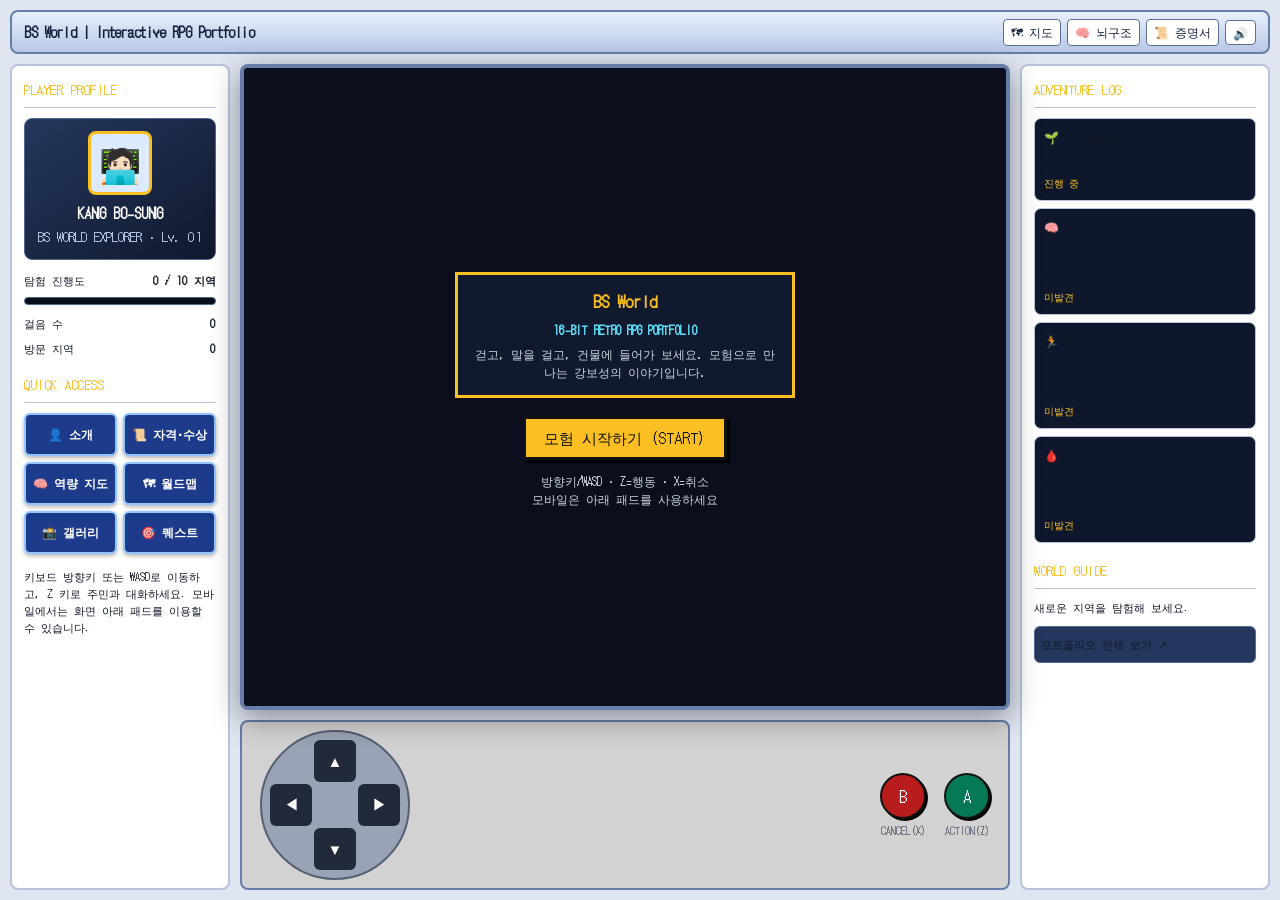
==== index.html @ dad11bf9 "Update index.html" ====
<!DOCTYPE html>
<html lang="ko">
<head>
  <meta charset="utf-8">
  <meta name="viewport" content="width=device-width, initial-scale=1, viewport-fit=cover">
  <title>BS World | Interactive RPG Portfolio</title>
  <link href="https://fonts.googleapis.com/css2?family=DotGothic16&display=swap" rel="stylesheet">
  <style>
    *{box-sizing:border-box;margin:0}
    :root{--bg:#0b1020;--pn:#131c33;--tx:#e8ecf4;--ac:#fbbf24;--bd:#2c3a5e;box-sizing:border-box;padding-top:env(safe-area-inset-top,0px);padding-bottom:env(safe-area-inset-bottom,0px);color-scheme:dark}
    @media(prefers-color-scheme:light){:root{--bg:#dfe6f2;--pn:#fff;--tx:#14192a;--bd:#b9c4dc;color-scheme:light}}
    html{height:100%;scroll-padding-top:env(safe-area-inset-top,0px)}
    body{height:100%;background:var(--bg);color:var(--tx);font-family:'DotGothic16','Malgun Gothic',system-ui,sans-serif;display:flex;justify-content:center;user-select:none;-webkit-user-select:none;overflow:hidden}
    #app{max-width:1440px;width:100%;height:100dvh;display:grid;grid-template-columns:220px minmax(0,1fr) 250px;grid-template-rows:auto minmax(0,1fr) auto;gap:10px;padding:10px}
    #bar{grid-column:1/-1;border:2px solid #667da8;border-radius:8px;min-height:44px;display:flex;gap:6px;align-items:center;padding:6px 12px;background:linear-gradient(#e8f0fb,#b7c8e6);color:#14223d;font-size:13px}
    #bar b{flex:1;font-size:14px;white-space:nowrap;font-weight:bold;letter-spacing:-0.5px}
    #bar button{font:inherit;font-size:12px;border:1px solid #5b6f99;background:#fff;color:#14223d;padding:3px 7px;cursor:pointer;border-radius:4px}
    #scr{grid-column:2;grid-row:2;width:100%;height:100%;min-height:0;position:relative;background:#000;border:4px solid #667da8;border-radius:8px;box-shadow:0 8px 30px #0006;overflow:hidden}
    #c{width:100%;height:100%;image-rendering:pixelated;display:block;object-fit:fill}
    #fade{position:absolute;inset:0;background:#000;opacity:0;transition:opacity .35s;pointer-events:none}
    #bn{position:absolute;top:8px;left:50%;transform:translateX(-50%);background:#fbbf24;color:#111;border:3px solid #111;padding:3px 12px;font-size:14px;opacity:0;transition:opacity .4s;pointer-events:none;white-space:nowrap}
    #pop{position:absolute;right:6px;top:6px;width:44%;background:#0f172acc;border:3px solid #fbbf24;padding:6px;opacity:0;transition:opacity .4s;pointer-events:none;font-size:10px;color:#fff}
    #dl{position:absolute;left:2%;right:2%;bottom:2%;max-width:780px;margin:auto;background:#10192e;border:3px solid #fbbf24;border-radius:6px;color:#fff;padding:8px 10px;font-size:14px;line-height:1.5;min-height:74px;display:none;cursor:pointer}
    #dn{position:absolute;top:-14px;left:10px;background:#fbbf24;color:#111;padding:0 8px;font-size:12px}
    .ch{padding:2px 4px}.ch.on{color:#fbbf24}
    #st{position:absolute;inset:0;background:#0b1020e8;display:flex;align-items:center;justify-content:center;flex-direction:column;gap:12px;text-align:center;padding:14px;z-index:5}
    #st .cd{border:3px solid #fbbf24;background:#10192e;color:#fff;padding:14px;max-width:340px}
    #st h1{font-size:16px;color:#fbbf24;line-height:1.6}
    #st h2{font-size:12px;color:#5ee7ff;margin:6px 0}
    #st p{font-size:12px;line-height:1.5;color:#cbd5e1}
    .go{font:inherit;font-size:15px;background:#fbbf24;color:#111;border:3px solid #111;padding:8px 18px;cursor:pointer;box-shadow:3px 3px 0 #000}
    #ctl{grid-column:2;grid-row:3;flex:none;min-height:104px;background:#d2d2d2;display:flex;align-items:center;justify-content:space-between;padding:8px 18px;touch-action:none;border:2px solid #667da8;border-radius:8px}
    .dp{display:grid;grid-template:repeat(3,42px)/repeat(3,42px);gap:2px;background:#9aa3b5;border-radius:50%;padding:8px;border:2px solid #566074}
    .dp button{background:#222a3a;color:#fff;border:0;border-radius:6px;font-size:15px;touch-action:none}
    .ab{display:flex;gap:18px}.ab div{text-align:center;font-size:10px;color:#566074}
    .ab button{display:block;margin:0 auto 4px;width:46px;height:46px;border-radius:50%;border:2px solid #111;box-shadow:2px 2px 0 #000;color:#fff;font:inherit;font-size:16px;touch-action:none}
    #leftPanel,#rightPanel{background:var(--pn);border:2px solid var(--bd);border-radius:8px;padding:12px;overflow:auto;min-height:0}
    #leftPanel{grid-column:1;grid-row:2/4}
    #rightPanel{grid-column:3;grid-row:2/4}
    .panel-title{font-size:13px;color:var(--ac);letter-spacing:.04em;border-bottom:1px solid var(--bd);padding-bottom:8px;margin:2px 0 10px}
    .avatar-card{background:linear-gradient(145deg,#24375c,#10192e);border:1px solid #52688f;border-radius:8px;padding:12px;text-align:center;margin-bottom:12px}
    .avatar-mark{width:64px;height:64px;border:3px solid var(--ac);background:#dbeafe;border-radius:8px;margin:0 auto 8px;display:grid;place-items:center;font-size:34px}
    .avatar-card strong{display:block;font-size:14px;color:#fff}
    .avatar-card small{color:#b9c9e5}
    .stat-line{display:flex;justify-content:space-between;gap:8px;font-size:11px;margin:8px 0;color:var(--muted)}
    .stat-line b{color:var(--tx)}
    .meter{height:8px;background:#080d19;border:1px solid #52688f;border-radius:20px;overflow:hidden;margin:5px 0 10px}
    .meter span{display:block;height:100%;width:18%;background:linear-gradient(90deg,#16a34a,#a3e635)}
    .quick-grid{display:grid;grid-template-columns:1fr 1fr;gap:6px}
    .quick-grid button{font:inherit;font-size:12px;font-weight:bold;color:#ffffff;background:#1e3a8a;border:2px solid #93c5fd;border-radius:6px;padding:10px 4px;cursor:pointer;text-align:center;white-space:nowrap;box-shadow:0 2px 4px rgba(0,0,0,0.3);display:flex;align-items:center;justify-content:center;gap:4px}
    .quick-grid button:hover{border-color:var(--ac);background:#2563eb;color:#fef08a}
    .side-action{font:inherit;font-size:11px;color:var(--tx);background:#24375c;border:1px solid #536b98;border-radius:6px;padding:9px 6px;cursor:pointer;text-align:left}
    .side-action:hover{border-color:var(--ac);background:#344a73}
    .quest{border:1px solid var(--bd);border-radius:7px;padding:9px;margin:7px 0;background:#0e172b}
    .quest b{font-size:12px;display:block;margin-bottom:4px}
    .quest small{font-size:10px;color:var(--muted);line-height:1.4}
    .quest .qtag{color:#fbbf24;font-size:10px}
    .world-note{font-size:11px;line-height:1.55;color:var(--muted)}
    .md{position:fixed;inset:0;background:#000a;display:flex;align-items:center;justify-content:center;z-index:9;padding:12px}
    .md[hidden]{display:none}
    .mb{position:relative;background:var(--pn);color:var(--tx);border:3px solid #fbbf24;max-width:520px;width:100%;max-height:86%;overflow:auto;padding:14px;user-select:text;border-radius:10px}
    .x{position:sticky;top:0;float:right;font:inherit;background:#fbbf24;border:2px solid #111;cursor:pointer;padding:0 8px}
    h3{margin-bottom:8px;font-size:16px}
    .gl{display:flex;gap:10px;flex-wrap:wrap;justify-content:center}.gl figure{text-align:center;font-size:12px}.gl canvas{image-rendering:pixelated;border:3px solid #fbbf24;width:120px;height:126px}
    .cd{border:1px solid var(--bd);padding:6px 8px;margin:6px 0;font-size:13px;line-height:1.5}.cd small{display:block;opacity:.75}
    .bl{filter:blur(4.5px);display:inline-block}.mk{font-size:11px;opacity:.8}
    .wg{display:grid;grid-template-areas:". cert ." ". route1 ." "coast town sports";grid-template-columns:repeat(3,1fr);gap:4px}
    .wc{border:2px solid #7c8db5;background:#1e2a47;color:#fff;font-size:10px;text-align:center;padding:6px 2px;position:relative;line-height:1.3}
    .wc.me{border-color:#fbbf24;animation:bk 1s steps(2) infinite}
    @keyframes bk{50%{background:#7a5c00}}
    .bsv{width:100%;max-height:250px;background:#fff8fa;border-radius:8px;border:2px dashed #f472b6}
    .bsv circle{cursor:pointer;stroke:#db2777;stroke-width:2;transition:transform .2s}
    .bsv circle:hover{fill:#fef08a}
    .bsv text{font-size:10px;fill:#1f2937;font-weight:bold;pointer-events:none;text-anchor:middle}
    .portfolio-list{display:grid;grid-template-columns:repeat(2,minmax(0,1fr));gap:8px}
    .portfolio-item{border:1px solid var(--bd);background:#0e172b;border-radius:7px;padding:10px;text-align:left;color:var(--tx);font:inherit;cursor:pointer}
    .portfolio-item b{display:block;color:var(--ac);font-size:12px;margin-bottom:4px}
    .portfolio-item small{font-size:10px;line-height:1.4;color:var(--muted)}
    #toast{position:fixed;z-index:20;left:50%;bottom:18px;transform:translateX(-50%);background:#10192e;color:#fff;border:2px solid #fbbf24;padding:9px 14px;border-radius:7px;font-size:12px;opacity:0;pointer-events:none;transition:opacity .2s}
    #toast.show{opacity:1}
    @media(max-width:900px){
     #app{grid-template-columns:170px minmax(0,1fr);grid-template-rows:auto minmax(260px,1fr) auto;gap:7px;padding:7px}
     #bar{grid-column:1/-1;flex-wrap:wrap}
     #leftPanel{grid-column:1;grid-row:2/4}
     #scr{grid-column:2;grid-row:2}
     #ctl{grid-column:2;grid-row:3}
     #rightPanel{display:none}
    }
    @media(max-width:620px){
     body{overflow:auto}
     #app{height:100dvh;min-height:560px;display:flex;flex-direction:column;gap:5px;padding:5px}
     #bar{flex:none;gap:4px;padding:5px;flex-wrap:wrap}
     #bar b{width:100%;flex:1 0 100%}
     #bar button{font-size:10px;padding:4px 6px}
     #leftPanel{display:none}
     #rightPanel{display:none}
     #scr{width:100%;height:auto;aspect-ratio:3/2;flex:none;min-height:0}
     #ctl{flex:1;min-height:120px;padding:8px 12px}
     #dl{font-size:12px;min-height:64px}
     .portfolio-list{grid-template-columns:1fr}
    }
    @media(prefers-reduced-motion:reduce){*{animation:none!important;transition:none!important}#toast{transition:none}}
  </style>
</head>
<body>
<div id="app">

<aside id="leftPanel" aria-label="캐릭터 정보">
  <div class="panel-title">PLAYER PROFILE</div>
  <div class="avatar-card">
    <div class="avatar-mark">🧑🏻‍💻</div>
    <strong>KANG BO-SUNG</strong>
    <small>BS WORLD EXPLORER · Lv. 01</small>
  </div>
  <div class="stat-line"><span>탐험 진행도</span><b id="progressText">0 / 8 지역</b></div>
  <div class="meter"><span id="progressBar"></span></div>
  <div class="stat-line"><span>걸음 수</span><b id="stepCount">0</b></div>
  <div class="stat-line"><span>방문 지역</span><b id="visitedCount">0</b></div>
  <div class="panel-title" style="margin-top:18px">QUICK ACCESS</div>
  <div class="quick-grid">
    <button onclick="showPortfolio()">👤 소개</button>
    <button onclick="showCerts()">📜 자격·수상</button>
    <button onclick="showBrain()">🧠 역량 지도</button>
    <button onclick="showMap()">🗺 월드맵</button>
    <button onclick="showGallery()">📸 갤러리</button>
    <button onclick="showQuestLog()">🎯 퀘스트</button>
  </div>
  <p class="world-note" style="margin-top:14px">키보드 방향키 또는 WASD로 이동하고, Z 키로 주민과 대화하세요. 모바일에서는 화면 아래 패드를 이용할 수 있습니다.</p>
</aside>

<!-- 상단 바 원래 문구 복구 완료 -->
<div id="bar"><b>BS World | Interactive RPG Portfolio</b><button onclick="showMap()">🗺 지도</button><button onclick="showBrain()">🧠 뇌구조</button><button onclick="showCerts()">📜 증명서</button><button id="bg" onclick="togBgm()">🔊</button></div>

<div id="scr"><canvas id="c"></canvas><div id="fade"></div><div id="bn"></div><div id="pop"></div>
<div id="dl"><div id="dn"></div><div id="dt"></div></div>
<div id="st"><div class="cd"><h1>BS World</h1><h2>16-BIT RETRO RPG PORTFOLIO</h2><p>걷고, 말을 걸고, 건물에 들어가 보세요. 모험으로 만나는 강보성의 이야기입니다.</p></div><button class="go" onclick="startGame()">모험 시작하기 (START)</button><p>방향키/WASD · Z=행동 · X=취소<br>모바일은 아래 패드를 사용하세요</p></div></div>
<div id="ctl"><div class="dp"><span></span><button data-d="1">▲</button><span></span><button data-d="2">◀</button><span></span><button data-d="3">▶</button><span></span><button data-d="0">▼</button><span></span></div>
<div class="ab"><div><button style="background:#b91c1c" id="bB">B</button>CANCEL(X)</div><div><button style="background:#047857" id="bA">A</button>ACTION(Z)</div></div></div>

<aside id="rightPanel" aria-label="퀘스트 및 탐험 안내">
  <div class="panel-title">ADVENTURE LOG</div>
  <div class="quest"><b>🌱 첫 발걸음</b><small>태초마을에서 모험을 시작하세요.</small><div class="qtag" id="qStart">진행 중</div></div>
  <div class="quest"><b>🧠 지식의 도시</b><small>멘사 지능 연구소 또는 자격 검정원을 방문하세요.</small><div class="qtag" id="qKnowledge">미발견</div></div>
  <div class="quest"><b>🏃 챔피언 밸리</b><small>러닝 체육관에서 도전의 기록을 확인하세요.</small><div class="qtag" id="qSports">미발견</div></div>
  <div class="quest"><b>🩸 나눔의 해변</b><small>커뮤니티 센터에서 나눔의 기록을 만나보세요.</small><div class="qtag" id="qCommunity">미발견</div></div>
  <div class="panel-title" style="margin-top:18px">WORLD GUIDE</div>
  <p class="world-note" id="regionDesc">태초마을은 모든 모험이 시작되는 곳입니다. 주민에게 말을 걸어 월드의 비밀을 알아보세요.</p>
  <button class="side-action" style="width:100%;margin-top:10px" onclick="showPortfolio()">포트폴리오 전체 보기 ↗</button>
</aside>
<div id="toast" role="status" aria-live="polite"></div>

</div>
<div class="md" id="md" hidden><div class="mb"><button class="x" onclick="closeM()">✕</button><div id="mc"></div></div></div>
<script>
const $=s=>document.querySelector(s),TS=32,W=15,H=10,cv=$('#c'),g=cv.getContext('2d');cv.width=W*TS;cv.height=H*TS;

const I=(a,b='wffDffXffDffwfw')=>['wwwwwwwwwwwwwww',a,'wffffffffffffffw','wffffffffffffffw',b,...Array(4).fill('wffffffffffffffw'),'wwwwwwwDwwwwwww'];

const M={
town:{n:'태초마을',o:1,bgm:'town',m:[
  'TTTTTTT=TTTTTTT',
  'T..F...=...F..T',
  'T.RRR..=....F.T',
  'T.HDH..=..F...T',
  'T.===..=.....TT',
  '===============',
  'T.F.........F.T',
  'T.........F....T',
  'TT.F........TTT',
  'TTTTTTTTTTTTTTT'
],d:{'3,3':['house',7,8]},e:{u:['route1',7,9],l:['coast',14,5],r:['sports',0,5]},p:[
  {x:10,y:6,c:'#4aa3ff',h:'#6b3e26',
   n:'마을 소년',s:['어서 와! 여기가 BS World의 태초마을이야.','북쪽 1번 도로 끝엔 자격 시티, 동쪽엔 마라톤 밸리, 서쪽엔 나눔 해변이 있어.','위쪽 🧠 뇌구조 메뉴를 열면 어디든 순간이동할 수 있대!']},
  {x:5,y:7,c:'#ff8fb1',h:'#222',w:1,
   n:'꽃집 누나',s:['꽃향기 맡고 가렴. 🌸','달리기 전엔 스트레칭 필수야!']}
]},

route1:{n:'1번 도로',o:1,bgm:'route',m:[
  'TTTTTTT=TTTTTTT',
  'TT.F...=...F.TT',
  'T..TT..=..TT..T',
  'T.F....=.....FT',
  'TT.....=....TTT',
  'T..F...=..F...T',
  'T.TT...=...TT.T',
  'TT.....=.F...TT',
  'T..F...=.....TT',
  'TTTTTTT=TTTTTTT'],
        e:{u:['cert',7,9],
           d:['town',7,0]},
        p:[
{x:4,y:3,c:'#8a6d4b',h:'#999',
 n:'등산객',s:['자격증 공부는 마라톤이래. 페이스 조절이 전부지!','북쪽 시티엔 시험을 줄줄이 통과한 사람이 있다던데… 🤔']},
{x:10,y:5,c:'#ef4444',h:'#222',w:1,
 n:'꼬마 트레이너',s:['나는 1번 도로의 달리기 선수!','동쪽 마라톤 밸리까지 경주할래?']},
{x:9,y:7,c:'#f59e0b',h:'#5a3a1a',
 n:'여행자',s:['감귤 향 나는 섬에서 왔어. 🍊','감귤마라톤은 코스도 공기도 최고야.']}]},

cert:{n:'학술·자격 검정 시티',o:1,bgm:'knowledge',m:
  ['TTTTTTTTTTTTTTT',
   'T.F...F..F...FT',
   'T.QQQ...YYY...T',
   'T.HDH...HDH...T',
   'T.===...===...T',
   'T..=.....=....T',
   'T.F=.....=F...T',
   'T..=======....T',
   'TT.F...=.....TT',
   'TTTTTTT=TTTTTTT'],
      d:{'3,3':['agency',7,8],
         '10,3':['mensa',7,8]},
      e:{d:['route1',7,0]},
      p:[
{x:5,y:6,c:'#3b82f6',h:'#222',
 n:'시티 안내원',
 s:['여기는 학술·자격 검정 시티.','파란 지붕은 국가 자격 검정원, 보라색 지붕은 멘사 지능 연구소야.']}]},

sports:{n:'체육 & 마라톤 밸리',
        o:1,bgm:'sports',
        m:['TTTTTTTTTTTTTTT',
           'TT....F..GGG.TT',
           'T.....F..HDH..T',
           'T.tttttt.===..T',
           'T.t....t..=...T',
           '==t....t===...T',
           'T.t....t.....FT',
           'T.tttttt.....TT',
           'TT..F.......TTT',
           'TTTTTTTTTTTTTTT'],d:{'10,2':['gym',7,8]},e:{l:['town',14,5]},p:[
{x:3,y:3,c:'#22c55e',h:'#222',w:1,
 n:'트랙 러너',s:['하나, 둘! 하나, 둘!','특전사 출신 코치님이 체육관에 계셔.']}]},

coast:{n:'제주 바닷가',o:1,bgm:'beach',m:[
  '~~~~~ss.TTTTTTT',
  '~~~~~ss...RRR.T',
  '~~~~~ss...HDH.T',
  '~~~~sss...===.T',
  '~~~~ss...====.T',
  '~~~sss..=======',
  '~~~~ss.F.....FT',
  '~~~~~ss.......T',
  '~~~~~~ss..F.TTT',
  '~~~~~~~sTTTTTTT'],d:{'10,2':['vc',7,8]},e:{r:['town',0,5]},p:[
{x:5,y:4,c:'#e879f9',h:'#222',w:1,
 n:'해변 산책러',s:['파도 소리를 들으면 마음이 차분해져. 🌊','센터에 가면 헌혈왕 이야기를 들을 수 있어!']}]},

house:{n:'보성의 집',par:'town',bgm:'indoor',m:I('wwwPwwwwKKwwwww','wfKKffXffXffKfw'),d:{'7,9':['town',3,4]},p:[
{x:6,y:4,c:'#7dd3fc',h:'#1b1b26',
 n:'거울 속의 나',s:['안녕, 나는 강보성.','BS World에 오신 것을 환영해! IT, 전기공학 및 실무 역량을 지속 발전시키는 중이야.','이 월드의 모든 공간은 내가 걸어온 기록으로 만들었어.'],ch:{'지금까지의 길':['🧠 멘사 IQ 156 · 💻 정보처리기사 · 🏃 하프마라톤 3회 · 🩸 헌혈 167회','궁금하면 각 건물 주민에게 말을 걸어봐!'],'다음 모험':['다음 챕터는 함께할 새로운 퀘스트야.','벽의 액자도 꼭 눌러봐. 📸']}},
{x:11,y:6,c:'#f59e0b',h:'#f59e0b',w:1,
 n:'고양이',s:['야옹~ 🐱','(주인이 코딩하는 동안 키보드 옆을 지키는 중이다냥.)']}]},

gym:{n:'런 라이프 체육관',par:'sports',bgm:'sports',m:I('wwwwwMwwwwMwwww','wfKKffXffXffKfw'),d:{'7,9':['sports',10,3]},sh:['🏅 마라톤 메달 진열대','2013 · 2016 · 2016 하프코스 완주 / 2019 감귤마라톤 10km'],p:[
{x:7,y:5,c:'#16a34a',h:'#222',n:'메인 러닝 코치',s:['어서 와! 여기는 런 라이프 체육관.','마라톤 하프코스를 3번 완주한 러너의 기록실이지.'],ch:{'하프코스 3회':['2013 제2회 6.25 상기 및 정전 60주년 기념 국민대통합 마라톤 대회 하프 01:58:21.05 (대한민국 특전사전우회 / 특수전사령부)','2016 제9회 아름다운제주국제마라톤대회 하프 2:27:11.23','2016 제21회 제주국제관광마라톤축제 하프 02:54:26.14'],'감귤마라톤 & 볼링':['2019 제주감귤국제마라톤 10km 01:22:38.32 🍊','2011 제30회 제주특별자치도볼링협회장기 전도볼링대회 대학부 남자 2인조전 3위 🎳']}},
{x:3,y:6,c:'#60a5fa',h:'#222',w:1,n:'서브 러너',s:['후… 후… 아 안녕!','기록은 숫자지만 완주는 이야기야. 파이팅!']}]},

agency:{n:'국가 자격 검정원',par:'cert',bgm:'knowledge',m:I('wwCwwCwwwwCwwww'),d:{'7,9':['cert',3,4]},p:[
{x:7,y:5,c:'#2563eb',h:'#333',n:'총괄 수석관',s:['어서 오게. 국가 자격 검정원이야.','무엇이 궁금한가?'],ch:{'자격증':['📜 정보처리기사 · 컴퓨터활용능력 1급 · 워드프로세서','📊 사회조사분석사 2급 · 한국사능력검정시험 2급','🔤 TOEIC 최고 775점'],'공모전·수상':['🏆 2016 지역기업 청년 희망이음 프로젝트 경진대회 대상 (산업통상자원부 장관상)','🥇 2017 같은 대회 금상 (산업통상자원부 장관상)','🎖️ 2016 이니스프리 마케팅 공모전 입상 (제주대 LINC) · 2018 대한민국건축문화제 상상유니브 UCC 마케팅 공모전 장려상'],'수료·활동':['📜 청년취업아카데미 · 빅데이터 활용을 위한 DB관리 전문가 과정 (300시간)','📜 2017 희망이음 서포터즈 6기 · 2016 상상volunteer 11기 수료'],'🔒 증명서 전시장':'cert'}},
{x:11,y:6,c:'#94a3b8',h:'#222',w:1,n:'시험 준비생',s:['으아… 정처기 실기 공부 중이에요.','저분 기록 보면 희망이 생겨요!']}]},

mensa:{n:'멘사 지능 연구소',par:'cert',bgm:'knowledge',m:I('wwKwwwwwwwwwKww'),d:{'7,9':['cert',10,4]},p:[
{x:7,y:4,c:'#7c3aed',h:'#eee',n:'멘사 연구소장',s:['멘사 지능 연구소에 온 걸 환영합니다.','테스트 결과: IQ 156, Percentile 99%. 상위 1% 준회원입니다.','지성은 출발점일 뿐, 꾸준함이 역사를 만든다네.']}]},

vc:{n:'나눔 & 기여 커뮤니티 센터',par:'coast',bgm:'beach',m:I('wwMwwwMwwwMwwww'),d:{'7,9':['coast',10,3]},sh:['🩸 헌혈 유공 진열대','대한적십자사 헌혈유공장 은장 · 헌혈 167회'],p:[
{x:7,y:5,c:'#dc2626',h:'#444',n:'커뮤니티 이사장',s:['어서 오세요. 나눔 & 기여 커뮤니티 센터입니다.'],ch:{'헌혈':['🩸 헌혈 167회 달성!','적십자 헌혈유공장 은장 포장증을 받았습니다.'],'표창·수료':['🏅 산업통상자원부 장관상 2회 (2016 대상 · 2017 금상)','📜 2016 상상volunteer 11기 · 2017 희망이음 서포터즈 6기 수료']}},
{x:4,y:6,c:'#fb923c',h:'#222',w:1,n:'봉사원',s:['오늘도 봉사 활동 중! 😊','작은 나눔이 모이면 큰 기록이 돼요.']}]}
};
Object.values(M).forEach(z=>z.m=z.m.map(r=>r.padEnd(W,'T')));

const PG=['...HHHHHH...',
          '..HHHHHHHH..',
          '.HHHHHHHHHH.',
          '.HHSSSSSSHH.',
          '.HSSSSSSSSH.',
          '.PSEESSEESP.',
          '.PSSSSSSSSP.',
          '..SSSMMSSS..',
          '...SSSSSS...',
          '..CCCCCCCC..',
          '.CCCCCCCCCC.',
          '.CCCCCCCCCC.'];
function spr(c,x,y,s,o={}){const d=o.d||0,col={H:o.h||'#1b1b26',S:'#f2c9a0',E:'#111',P:o.p||'#8a94a8',M:'#b5655a',C:o.c||'#ece4d0'};
PG.forEach((r,j)=>[...r].forEach((k,i)=>{if(k=='.')return;if(d==1&&j>2&&j<9&&'SEM'.includes(k))k='H';if(d==2&&k=='E'&&i>5)k='S';if(d==3&&k=='E'&&i<6)k='S';c.fillStyle=col[k];c.fillRect(x+i*s,y+j*s,s,s)}));
if(o.l!==false){c.fillStyle='#34495e';c.fillRect(x+3*s,y+12*s,2*s,o.w?s:2*s);c.fillRect(x+7*s,y+12*s,2*s,o.w?2*s:s)}}

function tile(c,k,x,y,t){
  const X=x*TS,Y=y*TS,r=(x*7+y*13)%5,f=(col,a,b,w,h)=>{c.fillStyle=col;c.fillRect(X+a,Y+b,w,h)};
  const gr=()=>{f('#6cc04a',0,0,32,32);f('#5aaa3c',(r*5)%24+2,(r*3)%20+4,3,3);f('#7fd35a',(r*9)%22+4,(r*7)%24+2,2,2)},
        wl=()=>{f('#5b4636',0,0,32,32);f('#7a5f49',0,0,32,6)},
        fl=()=>{f('#c9a36b',0,0,32,32);f('#b78f55',0,0,32,1);f('#b78f55',0,0,1,32)},
        RC={R:'#d64541',Q:'#3b6fd6',G:'#2f9e5f',Y:'#7e57c2'};
  if(RC[k]){f(RC[k],0,0,32,32);f('#0003',0,10,32,3);f('#0003',0,22,32,3);f('#fff4',0,0,32,4);return}
  switch(k){
    case 'T':
      gr();
      f('#5c4028',13,18,6,14);f('#705035',14,18,2,14);
      f('#1e7a31',2,2,28,18);f('#2eb84d',4,0,24,14);f('#76e053',8,2,10,6);
      break;
    case '=':
      f('#f3db98',0,0,32,32);f('#e0c279',(r*6)%24+3,(r*4)%24+3,5,3);
      break;
    case '~':
      f('#38bdf8',0,0,32,32);f('#0284c7',0,0,32,16);
      const waveOffset = Math.sin((t/180) + x + y) * 4;
      f('#ffffffa0', 2, 8 + waveOffset, 14, 2);
      f('#ffffff80', 16, 20 - waveOffset, 12, 2);
      break;
    case 's':
      f('#fde047',0,0,32,32);f('#facc15',r*5+2,r*4+3,4,3);
      if(r===2){f('#fb7185', 18, 12, 3, 3);f('#ffffff', 19, 13, 1, 1);}
      break;
    case 'F':
      gr();
      f('#f59e0b',10,8,12,12);f('#78350f',13,11,6,6);f('#22c55e',15,20,2,8);
      break;
    case 't':
      f('#c8693f',0,0,32,32);f('#e5d5c0',0,0,32,2);
      break;
    case 'H':
      f('#fef3c7',0,0,32,32);f('#b45309',0,28,32,4);f('#38bdf8',9,8,14,12);f('#fff',9,8,14,2);
      break;
    case 'D':
      fl();
      f('#78350f', 4, 6, 24, 20);
      f('#b45309', 6, 8, 20, 14);
      f('#fde68a', 10, 11, 6, 6);
      break;
    case 'X':
      fl();
      f('#9ca3af', 10, 18, 12, 10);
      f('#15803d', 8, 6, 16, 14);
      f('#22c55e', 10, 8, 12, 10);
      f('#f43f5e', 14, 6, 4, 4);
      break;
    case 'f':fl();break;case 'w':wl();f('#46352a',0,28,32,4);break;
    case 'K':fl();f('#7a4a2a',2,6,28,22);f('#a8693f',2,6,28,6);break;
    case 'P':wl();f('#e0b840',6,2,20,26);f('#cfd8e8',9,5,14,20);spr(c,X+10,Y+7,1,{l:false,p:'#f2c9a0'});break;
    case 'C':wl();f('#8a6d4b',3,6,26,22);f('#fff',6,9,8,10);f('#ffe066',17,9,9,6);f('#7ec8ff',17,18,9,6);break;
    case 'M':wl();f('#8a6d4b',3,6,26,22);f('#ffd34d',7,10,6,6);f('#c0c0c0',17,10,6,6);f('#cd7f32',12,19,6,6);break;
    default:gr();
  }
}

let AC, bgm=true, mt=null, step=0;
const BGM_TRACKS = {
  town: { m: [0,4,7,12,11,7,4,7,5,9,12,9,7,4,2,4], b: [0,0,5,7], s: 230, type:'square' },
  route: { m: [9,12,16,12,14,11,7,11,9,12,14,16,17,16,14,11], b: [9,5,7,4], s: 190, type:'square' },
  beach: { m: [12,14,16,19,16,14,12,7,9,12,14,12,9,7,5,7], b: [0,-5,-2,-7], s: 260, type:'sine' },
  knowledge: { m: [7,11,14,18,14,11,7,2,5,9,12,9,5,2,0,4], b: [7,2,0,-3], s: 280, type:'triangle' },
  sports: { m: [0,7,4,7,2,7,5,7,0,7,4,9,7,5,4,2], b: [0,-3,-5,-7], s: 160, type:'square' },
  indoor: { m: [4,7,11,7,4,2,0,2,4,7,9,7,4,2,0,-3], b: [0,0,-5,-5], s: 300, type:'sine' }
};

function tone(n,d,ty,v,t0){
  if(!AC)return;
  const o=AC.createOscillator(),gn=AC.createGain(),t=AC.currentTime+(t0||0);
  o.type=ty;o.frequency.value=261.63*2**(n/12);
  gn.gain.setValueAtTime(v,t);
  gn.gain.exponentialRampToValueAtTime(.0001,t+d);
  o.connect(gn);gn.connect(AC.destination);
  o.start(t);o.stop(t+d);
}

function music(){
  clearInterval(mt);
  if(!AC||!bgm||!map)return;
  const trackKey = map.bgm || (map.o ? (cur=='route1'?'route':'town') : 'indoor');
  const T = BGM_TRACKS[trackKey] || BGM_TRACKS.town;
  step = 0;
  mt = setInterval(()=>{
    tone(T.m[step%16], .22, T.type, .035);
    if(step%4===0) tone(T.b[(step/4|0)%4]-12, .8, 'triangle', .06);
    step++;
  }, T.s);
}

function sfx(k){
  if(!bgm)return;
  if(k=='b')tone(-12,.08,'square',.04);
  else if(k=='t')tone(14+Math.random()*3,.03,'square',.015);
  else if(k=='w'){[0,4,7,12].forEach((n,i)=>tone(n,.12,'square',.04,i*.07))}
  else tone(12,.06,'square',.04);
}

function togBgm(){bgm=!bgm;$('#bg').textContent=bgm?'🔊':'🔇';bgm?music():clearInterval(mt)}

let cur=null,map=null,px=7,py=5,dir=0,mv=null,steps=0,busy=true,modal=false,dlg=null,tw=null,npcs=[],held=null,bumpT=0;
const DV=[[0,1],[0,-1],[-1,0],[1,0]],EK=['d','u','l','r'],WALK='.F=stDf';
const at=(x,y)=>map.m[y]&&map.m[y][x];

function free(x,y){
  if(x<0||y<0||x>=W||y>=H||!WALK.includes(at(x,y)))return false;
  if(npcs.some(n=>n.x==x&&n.y==y))return false;
  return !(x==px&&y==py);
}

function warp(id,x,y,d){
  busy=true;sfx('w');$('#fade').style.opacity=1;
  setTimeout(()=>{
    const from=cur;cur=id;map=M[id];visited.add(id);
    updateHUD();px=x;py=y;dir=d;mv=null;
    npcs=map.p.map(o=>({...o,hx:o.x,hy:o.y,dir:0}));
    music();
    $('#fade').style.opacity=0;
    setTimeout(()=>{
      busy=false;banner(map.n);
      if(map.o&&(!from||M[from].o))popMap();
    },300);
  },380);
}

function banner(t){const b=$('#bn');b.textContent=t;b.style.opacity=1;setTimeout(()=>b.style.opacity=0,1700)}
function zone(){return map.o?cur:map.par}
function wmHTML(){const z=zone(),c=(k,t)=>`<div class="wc${z==k?' me':''}" style="grid-area:${k}">${t}${z==k?'<br>📍현재 위치':''}</div>`;return `<div class="wg">${c('cert','학술·자격<br>검정 시티')}${c('route1','1번 도로')}${c('coast','나눔<br>해변')}${c('town','태초마을')}${c('sports','마라톤<br>밸리')}</div>`}
function popMap(){const p=$('#pop');p.innerHTML=wmHTML();p.style.opacity=1;setTimeout(()=>p.style.opacity=0,2300)}

function say(n,l,ch){dlg={n,l:l.slice(),i:0,ch,s:'t',sel:0,keys:ch?Object.keys(ch).concat('그만 듣기'):0};$('#dl').style.display='block';$('#dn').textContent=n;typ(l[0])}
function typ(s){clearInterval(tw);let k=0;$('#dt').textContent='';tw=setInterval(()=>{k++;$('#dt').textContent=s.slice(0,k);if(k%3==0)sfx('t');if(k>=s.length){clearInterval(tw);tw=null}},26)}
function menu(){dlg.s='m';clearInterval(tw);tw=null;$('#dt').innerHTML=dlg.keys.map((l,i)=>`<div class="ch${i==dlg.sel?' on':''}" data-i="${i}">▶ ${l}</div>`).join('')}
function endDlg(){clearInterval(tw);tw=null;dlg=null;$('#dl').style.display='none'}
function pick(i){const k=dlg.keys[i];if(k=='그만 듣기')return endDlg();const v=dlg.ch[k];if(v=='cert'){endDlg();return showCerts()}dlg.l=v;dlg.i=0;dlg.s='t';typ(v[0])}
function advance(){if(tw){clearInterval(tw);tw=null;$('#dt').textContent=dlg.l[dlg.i];return}if(dlg.s=='m')return pick(dlg.sel);if(dlg.i<dlg.l.length-1){dlg.i++;typ(dlg.l[dlg.i])}else if(dlg.ch)menu();else endDlg()}

$('#dt').addEventListener('click',e=>{if(dlg&&dlg.s=='m'&&e.target.dataset.i!=null){dlg.sel=+e.target.dataset.i;e.stopPropagation();pick(dlg.sel)}});
$('#dl').addEventListener('click',()=>dlg&&advance());

function act(){
  if(busy||modal)return;
  if(dlg)return advance();
  const[dx,dy]=DV[dir],x=px+dx,y=py+dy,n=npcs.find(o=>o.x==x&&o.y==y);
  sfx('s');
  if(n){n.dir=[1,0,3,2][dir];return say(n.n,n.s,n.ch)}
  const k=at(x,y);
  if(k=='P')showGallery();else if(k=='C')showCerts();else if(k=='M')say('전시대',map.sh);
}

function cancel(){if(modal)closeM();else if(dlg)endDlg()}

function openM(h){$('#mc').innerHTML=h;$('#md').hidden=false;modal=true}
function closeM(){$('#md').hidden=true;modal=false}
function showMap(){if(busy)return;openM('<h3>🗺 월드 맵</h3>'+wmHTML())}

const V=[{n:'단정한 댄디컷',bg:'#cfd8e8',c:'#ece4d0',p:'#f2c9a0'},{n:'헤드폰 룩',bg:'#2b3552',c:'#7a8599',p:'#e04f4f'},{n:'포근한 룩',bg:'#f5e1c8',c:'#c98f6b',p:'#f2c9a0'}];
function showGallery(){openM('<h3>📸 AI 도트 초상화 갤러리</h3><div class="gl">'+V.map((v,i)=>`<figure><canvas id="pc${i}" width="132" height="140"></canvas><figcaption>${v.n}</figcaption></figure>`).join('')+'</div>');V.forEach((v,i)=>{const c=$('#pc'+i).getContext('2d');c.fillStyle=v.bg;c.fillRect(0,0,132,140);spr(c,0,8,11,{...v,l:false})})}

const CT=[['🧠','멘사 (Mensa International)','IQ 156 · Percentile 99% · 준회원'],['💻','정보처리기사',''],['💻','컴퓨터활용능력 1급',''],['💻','워드프로세서',''],['📊','사회조사분석사 2급',''],['📜','한국사능력검정시험 2급',''],['🔤','TOEIC 최고 775점',''],['🏆','2016 지역기업 청년 희망이음 프로젝트 경진대회 대상','산업통상자원부 장관상'],['🥇','2017 지역기업 청년 희망이음 프로젝트 경진대회 금상','산업통상자원부 장관상'],['🏃','2019 제주감귤국제마라톤 10km 기록증','01:22:38.32'],['🩸','헌혈유공장 은장','헌혈 167회 · 대한적십자사']];
function showCerts(){if(busy)return;openM('<h3>📜 증명서 & 뱃지 전시</h3><p style="font-size:12px;opacity:.8">🔒 개인정보는 가림(마스킹) 처리됩니다.</p>'+CT.map(c=>`<div class="cd"><b>${c[0]} ${c[1]}</b>${c[2]?`<small>${c[2]}</small>`:''}<div class="mk">생년월일 <span class="bl">0000.00.00</span> · 문서번호 <span class="bl">XXXX-0000</span></div></div>`).join(''))}

const BR=[
  ['대뇌피질', 'IQ·상위 1%', 'mensa', '🧠 지능의 방. 멘사 IQ 156 준회원.', 90, 60],
  ['전두엽', '논리·IT', 'agency', '💻 컴퓨터 및 데이터 전문 자격 증명 공간.', 210, 55],
  ['해마', '기억·기록', 'house', '🏠 추억과 기록이 보관된 메인 하우스.', 150, 110],
  ['소뇌', '운동·균형', 'gym', '🏃 마라톤 및 스포츠 기록 공간.', 80, 155],
  ['변연계', '감정·나눔', 'vc', '🩸 헌혈 및 사회적 기여 공간.', 220, 150]
];

function showBrain(){
  if(busy)return;
  openM(`<h3>🧠 역량 지도 (Brain Map)</h3>
  <p style="font-size:12px;margin-bottom:8px">생각 주머니를 눌러보세요.</p>
  <svg class="bsv" viewBox="0 0 300 200">
    <path d="M50,140 Q40,80 80,45 Q120,20 180,30 Q240,40 260,80 Q280,120 250,160 Q210,185 160,185 Q100,185 50,140 Z" fill="none" stroke="#1f2937" stroke-width="2.5" stroke-dasharray="4,3"/>
    <path d="M50,140 Q45,170 80,180 Q110,188 130,170" fill="none" stroke="#1f2937" stroke-width="2.5"/>
    <text x="65" y="165" font-size="10" fill="#6b7280">BS Brain</text>
    ${BR.map((b,i)=>`
      <g onclick="brainPick(${i})" style="cursor:pointer">
        <ellipse cx="${b[4]}" cy="${b[5]}" rx="32" ry="22" fill="#fff" stroke="#ec4899" stroke-width="2.5"/>
        <text x="${b[4]}" y="${b[5]-3}" font-size="11" fill="#111" text-anchor="middle">${b[0]}</text>
        <text x="${b[4]}" y="${b[5]+9}" font-size="8" fill="#db2777" text-anchor="middle">${b[1]}</text>
      </g>
    `).join('')}
  </svg>
  <div id="bi" style="margin-top:8px;min-height:50px"></div>`);
}

function brainPick(i){const b=BR[i];$('#bi').innerHTML=`<div class="cd">${b[3]}</div><button class="go" style="font-size:13px;padding:5px 12px" onclick="closeM();warp('${b[2]}',7,8,1)">이 장소로 이동</button>`}

const visited = new Set();
const REGION_NAMES = {town:'태초마을',route1:'1번 도로',cert:'학술·자격 검정 시티',sports:'체육 & 마라톤 밸리',coast:'제주 바닷가',house:'보성의 집',gym:'런 라이프 체육관',agency:'국가 자격 검정원',mensa:'멘사 지능 연구소',vc:'나눔 & 기여 커뮤니티 센터'};
const REGION_DESC = {
 town:'BS World의 모험이 시작되는 태초마을입니다.',
 route1:'자격 시티로 통하는 도로입니다.',
 cert:'전문성과 지적 도전을 상징하는 지식의 도시입니다.',
 sports:'체육관과 마라톤 트랙이 펼쳐져 있습니다.',
 coast:'트로피컬 해변의 시원한 파도 소리가 울려 퍼집니다.'
};

function toast(msg){const el=$('#toast');if(!el)return;el.textContent=msg;el.classList.add('show');clearTimeout(toast._t);toast._t=setTimeout(()=>el.classList.remove('show'),1800)}

function updateHUD(){
 const total=Object.keys(REGION_NAMES).length, count=visited.size;
 const pc=Math.round(count/total*100);
 if($('#progressText'))$('#progressText').textContent=`${count} / ${total} 지역`;
 if($('#progressBar'))$('#progressBar').style.width=pc+'%';
 if($('#stepCount'))$('#stepCount').textContent=steps;
 if($('#visitedCount'))$('#visitedCount').textContent=count;
 if($('#regionDesc'))$('#regionDesc').textContent=REGION_DESC[cur]||'새로운 지역을 탐험해 보세요.';
 if($('#qStart'))$('#qStart').textContent=visited.has('town')?'완료':'진행 중';
 if($('#qKnowledge'))$('#qKnowledge').textContent=(visited.has('cert')||visited.has('agency')||visited.has('mensa'))?'완료':'미발견';
 if($('#qSports'))$('#qSports').textContent=(visited.has('sports')||visited.has('gym'))?'완료':'미발견';
 if($('#qCommunity'))$('#qCommunity').textContent=(visited.has('coast')||visited.has('vc'))?'완료':'미발견';
}

function showPortfolio(){
 if(busy)return;
 openM(`<h3>👤 KANG BO-SUNG · PORTFOLIO</h3>
 <p style="font-size:12px;line-height:1.7;opacity:.85;margin-bottom:12px">BS World에 담긴 경험과 도전을 한눈에 살펴볼 수 있습니다.</p>
 <div class="portfolio-list">
 <button class="portfolio-item" onclick="showCerts()"><b>📜 자격증 · 수상 · 교육</b><small>전문성 및 학습 기록</small></button>
 <button class="portfolio-item" onclick="closeM();warp('gym',7,8,1)"><b>🏃 스포츠 · 도전</b><small>하프마라톤 완주 및 기록</small></button>
 <button class="portfolio-item" onclick="closeM();warp('vc',7,8,1)"><b>🩸 나눔 · 사회 기여</b><small>헌혈 167회 달성 기록</small></button>
 <button class="portfolio-item" onclick="closeM();warp('house',7,8,1)"><b>🏠 보성의 공간</b><small>자기소개 및 스토리</small></button>
 </div>`);
}

function showQuestLog(){
 if(busy)return;
 openM(`<h3>🎯 탐험 퀘스트</h3>
 <div class="cd"><b>🌱 첫 발걸음</b><small>${visited.has('town')?'완료':'태초마을 방문하기'}</small></div>
 <div class="cd"><b>🧠 지식의 도시</b><small>${visited.has('cert')||visited.has('agency')||visited.has('mensa')?'완료':'멘사 지능 연구소 또는 검정원 방문하기'}</small></div>
 <div class="cd"><b>🏃 챔피언 밸리</b><small>${visited.has('sports')||visited.has('gym')?'완료':'마라톤 밸리 방문하기'}</small></div>
 <div class="cd"><b>🩸 나눔의 해변</b><small>${visited.has('coast')||visited.has('vc')?'완료':'제주 바닷가 방문하기'}</small></div>`);
}

function press(d){if(dlg&&dlg.s=='m'){dlg.sel=(dlg.sel+(d==1?-1:d==0?1:0)+dlg.keys.length)%dlg.keys.length;menu()}else held=d}
const KM={ArrowDown:0,s:0,ArrowUp:1,w:1,ArrowLeft:2,a:2,ArrowRight:3,d:3};
addEventListener('keydown',e=>{const k=KM[e.key];if(k!=null){e.preventDefault();if(!e.repeat||!dlg)press(k);return}if(['z','Z','Enter',' '].includes(e.key)){e.preventDefault();act()}if(['x','X','Escape'].includes(e.key))cancel()});
addEventListener('keyup',e=>{const k=KM[e.key];if(k!=null&&held===k)held=null});

document.querySelectorAll('.dp button').forEach(b=>{const d=+b.dataset.d;b.addEventListener('pointerdown',e=>{e.preventDefault();press(d)});['pointerup','pointerleave','pointercancel'].forEach(t=>b.addEventListener(t,()=>{if(held===d)held=null}))});
$('#bA').addEventListener('pointerdown',e=>{e.preventDefault();act()});$('#bB').addEventListener('pointerdown',e=>{e.preventDefault();cancel()});

function draw(t){
  for(let y=0;y<H;y++)for(let x=0;x<W;x++)tile(g,map.m[y][x],x,y,t);
  let ux=px,uy=py;
  if(mv){const p=Math.min(1,(t-mv.a)/160);ux=mv.fx+(mv.tx-mv.fx)*p;uy=mv.fy+(mv.ty-mv.fy)*p}
  const E=npcs.map(n=>({y:n.y,f:()=>spr(g,n.x*TS+4,n.y*TS+2,2,{d:n.dir,h:n.h,p:n.h,c:n.c,w:(t/350|0)%2})}));
  E.push({y:uy,f:()=>{g.fillStyle='#0003';g.fillRect(ux*TS+6,uy*TS+28,20,4);spr(g,ux*TS+4,uy*TS+2,2,{d:dir,w:mv&&steps%2})}});
  E.sort((a,b)=>a.y-b.y).forEach(e=>e.f());
}

function loop(t){
  updateHUD();
  requestAnimationFrame(loop);
  if(!map)return;
  if(!busy&&!dlg&&!modal&&!mv&&held!=null){
    dir=held;const[dx,dy]=DV[dir],nx=px+dx,ny=py+dy;
    if(nx<0||ny<0||nx>=W||ny>=H){const e=map.e&&map.e[EK[dir]];if(e)warp(e[0],e[1],e[2],dir)}
    else if(free(nx,ny))mv={a:t,fx:px,fy:py,tx:nx,ty:ny};
    else if(t-bumpT>300){bumpT=t;sfx('b')}
  }
  if(mv&&t-mv.a>=160){
    px=mv.tx;py=mv.ty;mv=null;steps++;updateHUD();
    const d=map.d&&map.d[px+','+py];if(d)warp(d[0],d[1],d[2],map.o?1:0);
  }
  draw(t);
}

setInterval(()=>{
  if(!map||dlg||modal||busy)return;
  npcs.forEach(n=>{
    if(!n.w||Math.random()<.5)return;
    const d=Math.random()*4|0,nx=n.x+DV[d][0],ny=n.y+DV[d][1];
    n.dir=d;
    if(Math.abs(nx-n.hx)<3&&Math.abs(ny-n.hy)<3&&free(nx,ny)&&!(map.d&&map.d[nx+','+ny])){n.x=nx;n.y=ny}
  });
},1100);

function startGame(){
  try{AC=new(window.AudioContext||window.webkitAudioContext)()}catch(e){}
  $('#st').style.display='none';busy=false;
  warp('town',7,5,0);
  toast('BS World에 오신 것을 환영합니다!');
}

requestAnimationFrame(loop);
</script>
</body>
</html>
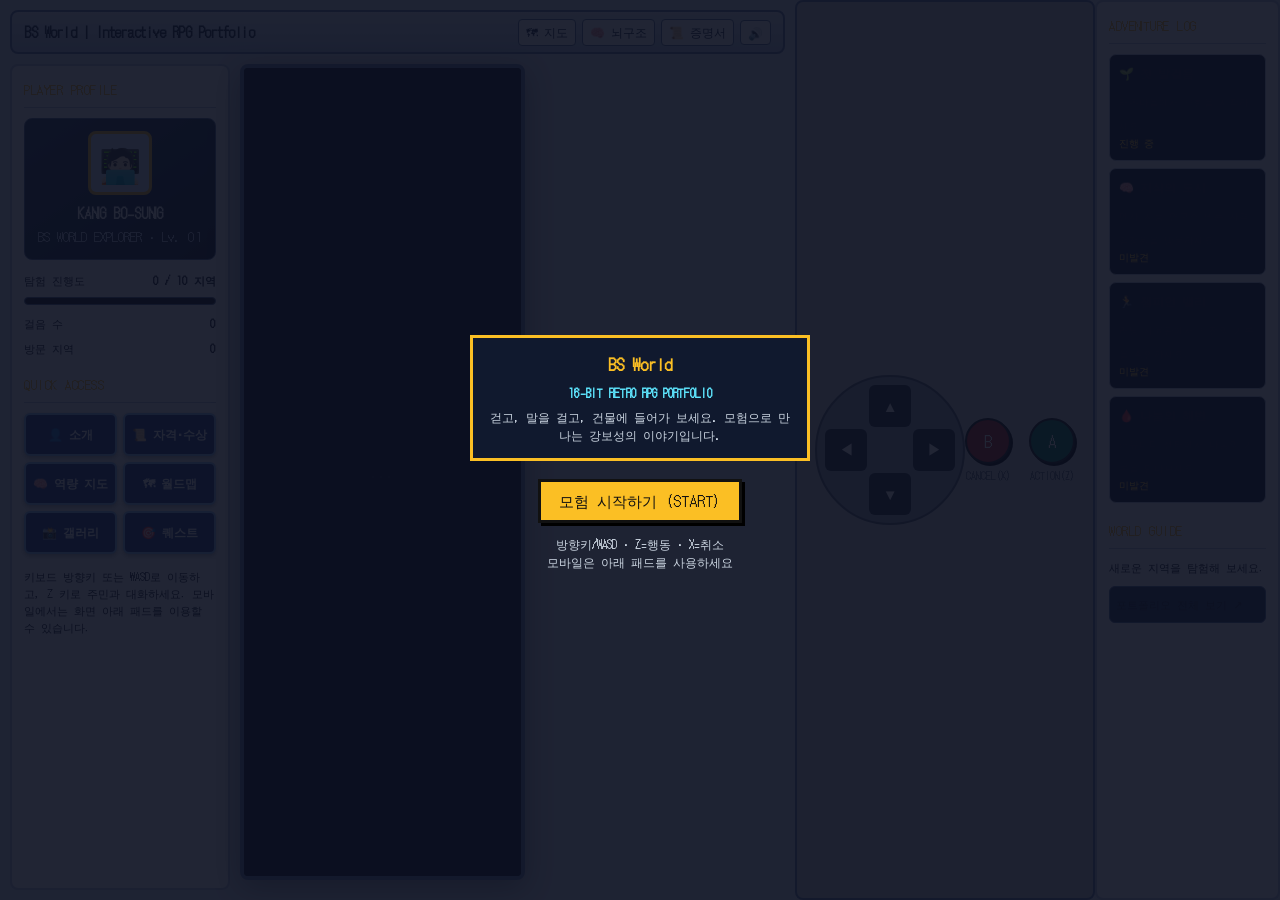
==== commit 71991b51: "Update index.html" ====
--- a/index.html
+++ b/index.html
@@ -131,7 +131,24 @@
 <!-- 상단 바 원래 문구 복구 완료 -->
 <div id="bar"><b>BS World | Interactive RPG Portfolio</b><button onclick="showMap()">🗺 지도</button><button onclick="showBrain()">🧠 뇌구조</button><button onclick="showCerts()">📜 증명서</button><button id="bg" onclick="togBgm()">🔊</button></div>
 
-<div id="scr"><canvas id="c"></canvas><div id="fade"></div><div id="bn"></div><div id="pop"></div>
+<div id="scr">
+  <canvas id="c"></canvas>
+  <div id="fade"></div>
+  <div id="bn"></div>
+  <div id="pop"></div>
+  
+  <!-- [추가] 우측 하단 고정 미니맵 오버레이 -->
+  <div id="minimap-overlay">
+    <div class="minimap-title">🗺 WORLD MAP</div>
+    <div id="minimap-container"></div>
+  </div>
+
+  <div id="dl"><div id="dn"></div><div id="dt"></div></div>
+  <div id="st">...</div>
+</div>
+
+
+  
 <div id="dl"><div id="dn"></div><div id="dt"></div></div>
 <div id="st"><div class="cd"><h1>BS World</h1><h2>16-BIT RETRO RPG PORTFOLIO</h2><p>걷고, 말을 걸고, 건물에 들어가 보세요. 모험으로 만나는 강보성의 이야기입니다.</p></div><button class="go" onclick="startGame()">모험 시작하기 (START)</button><p>방향키/WASD · Z=행동 · X=취소<br>모바일은 아래 패드를 사용하세요</p></div></div>
 <div id="ctl"><div class="dp"><span></span><button data-d="1">▲</button><span></span><button data-d="2">◀</button><span></span><button data-d="3">▶</button><span></span><button data-d="0">▼</button><span></span></div>
@@ -411,8 +428,33 @@
 
 function banner(t){const b=$('#bn');b.textContent=t;b.style.opacity=1;setTimeout(()=>b.style.opacity=0,1700)}
 function zone(){return map.o?cur:map.par}
-function wmHTML(){const z=zone(),c=(k,t)=>`<div class="wc${z==k?' me':''}" style="grid-area:${k}">${t}${z==k?'<br>📍현재 위치':''}</div>`;return `<div class="wg">${c('cert','학술·자격<br>검정 시티')}${c('route1','1번 도로')}${c('coast','나눔<br>해변')}${c('town','태초마을')}${c('sports','마라톤<br>밸리')}</div>`}
-function popMap(){const p=$('#pop');p.innerHTML=wmHTML();p.style.opacity=1;setTimeout(()=>p.style.opacity=0,2300)}
+/* 미니맵 HTML 생성 및 클릭 시 순간이동(warp) 연동 함수 */
+function wmHTML(){
+  const z = zone();
+  const node = (k, label, targetMapId) => `
+    <button class="minimap-node${z === k ? ' me' : ''}" style="grid-area:${k}" onclick="warp('${targetMapId}', 7, 8, 1)">
+      ${label}${z === k ? '<br>📍현재' : ''}
+    </button>`;
+  
+  return `<div class="minimap-grid">
+    ${node('cert', '학술·자격 시티', 'cert')}
+    ${node('route1', '1번 도로', 'route1')}
+    ${node('coast', '나눔 해변', 'coast')}
+    ${node('town', '태초마을', 'town')}
+    ${node('sports', '마라톤 밸리', 'sports')}
+  </div>`;
+}
+
+/* 화면 갱신 시 우측 하단 미니맵 오버레이 자동 업데이트 */
+function updateMiniMapOverlay() {
+  const container = $('#minimap-container');
+  if (container) {
+    container.innerHTML = wmHTML();
+  }
+}
+
+  
+  function popMap(){const p=$('#pop');p.innerHTML=wmHTML();p.style.opacity=1;setTimeout(()=>p.style.opacity=0,2300)}
 
 function say(n,l,ch){dlg={n,l:l.slice(),i:0,ch,s:'t',sel:0,keys:ch?Object.keys(ch).concat('그만 듣기'):0};$('#dl').style.display='block';$('#dn').textContent=n;typ(l[0])}
 function typ(s){clearInterval(tw);let k=0;$('#dt').textContent='';tw=setInterval(()=>{k++;$('#dt').textContent=s.slice(0,k);if(k%3==0)sfx('t');if(k>=s.length){clearInterval(tw);tw=null}},26)}
@@ -499,6 +541,8 @@
  if($('#qKnowledge'))$('#qKnowledge').textContent=(visited.has('cert')||visited.has('agency')||visited.has('mensa'))?'완료':'미발견';
  if($('#qSports'))$('#qSports').textContent=(visited.has('sports')||visited.has('gym'))?'완료':'미발견';
  if($('#qCommunity'))$('#qCommunity').textContent=(visited.has('coast')||visited.has('vc'))?'완료':'미발견';
+ 
+ updateMiniMapOverlay(); // [추가] 미니맵 오버레이 실시간 갱신 연동
 }
 
 function showPortfolio(){
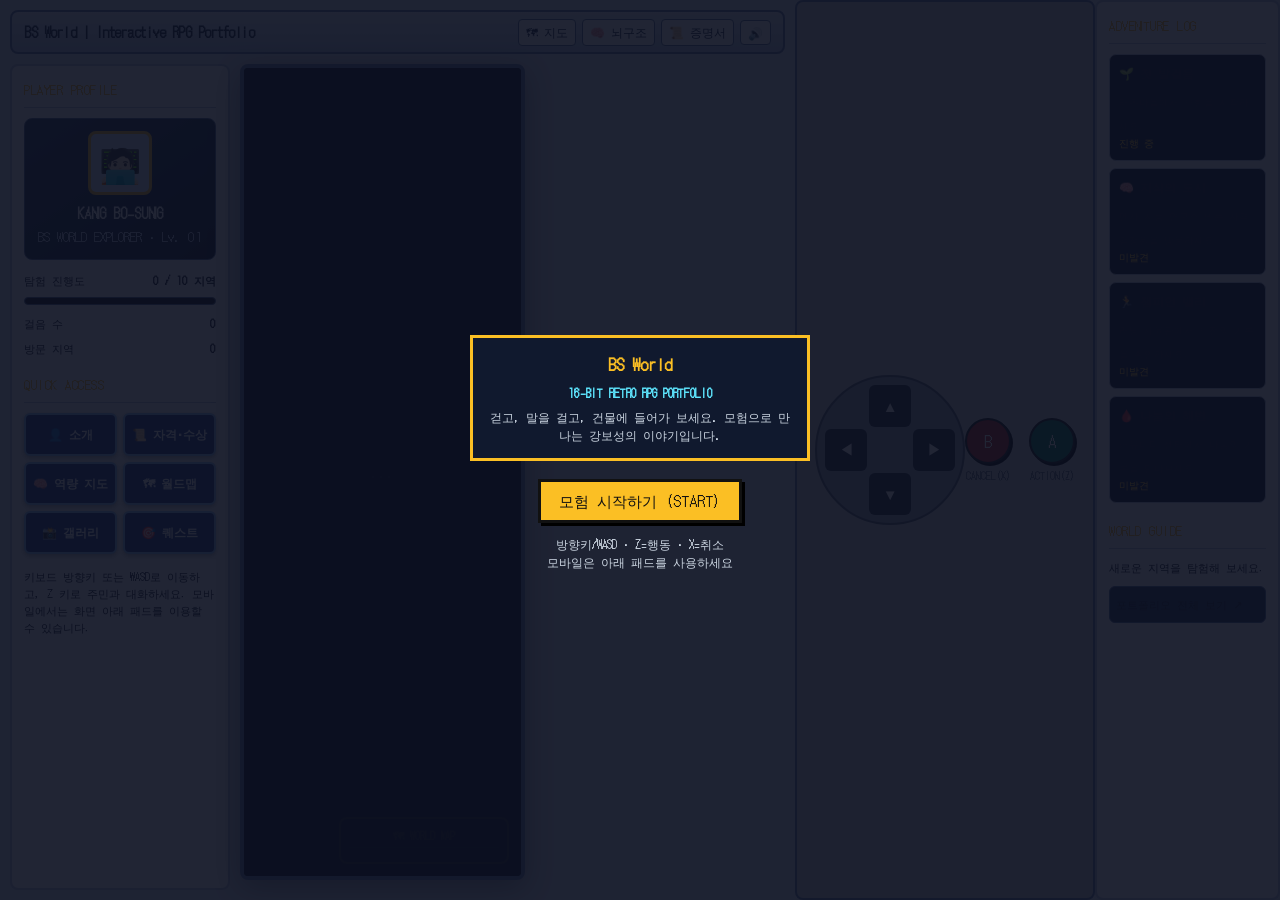
==== commit 1f96dfe7: "Update index.html" ====
--- a/index.html
+++ b/index.html
@@ -100,6 +100,65 @@
      .portfolio-list{grid-template-columns:1fr}
     }
     @media(prefers-reduced-motion:reduce){*{animation:none!important;transition:none!important}#toast{transition:none}}
+
+  /* 미니맵 인터페이스 오버레이 스타일 */
+#minimap-overlay {
+  position: absolute;
+  right: 12px;
+  bottom: 12px;
+  background: rgba(15, 23, 42, 0.9);
+  border: 2px solid #fbbf24;
+  border-radius: 8px;
+  padding: 8px;
+  z-index: 4;
+  width: 170px;
+  box-shadow: 0 4px 12px rgba(0,0,0,0.5);
+  pointer-events: auto;
+}
+.minimap-title {
+  font-size: 11px;
+  color: #fbbf24;
+  text-align: center;
+  margin-bottom: 6px;
+  font-weight: bold;
+  border-bottom: 1px solid #2c3a5e;
+  padding-bottom: 4px;
+}
+.minimap-grid {
+  display: grid;
+  grid-template-areas:
+    ". cert ."
+    ". route1 ."
+    "coast town sports";
+  gap: 4px;
+}
+.minimap-node {
+  background: #1e2a47;
+  border: 1px solid #52688f;
+  color: #fff;
+  font-size: 9px;
+  text-align: center;
+  padding: 5px 2px;
+  border-radius: 4px;
+  cursor: pointer;
+  transition: all 0.2s;
+  font-family: inherit;
+}
+.minimap-node:hover {
+  background: #2563eb;
+  border-color: #fbbf24;
+}
+.minimap-node.me {
+  border: 2px solid #fbbf24;
+  background: #7a5c00;
+  color: #fef08a;
+  font-weight: bold;
+}
+  
+  
+  
+  
+  
   </style>
 </head>
 <body>
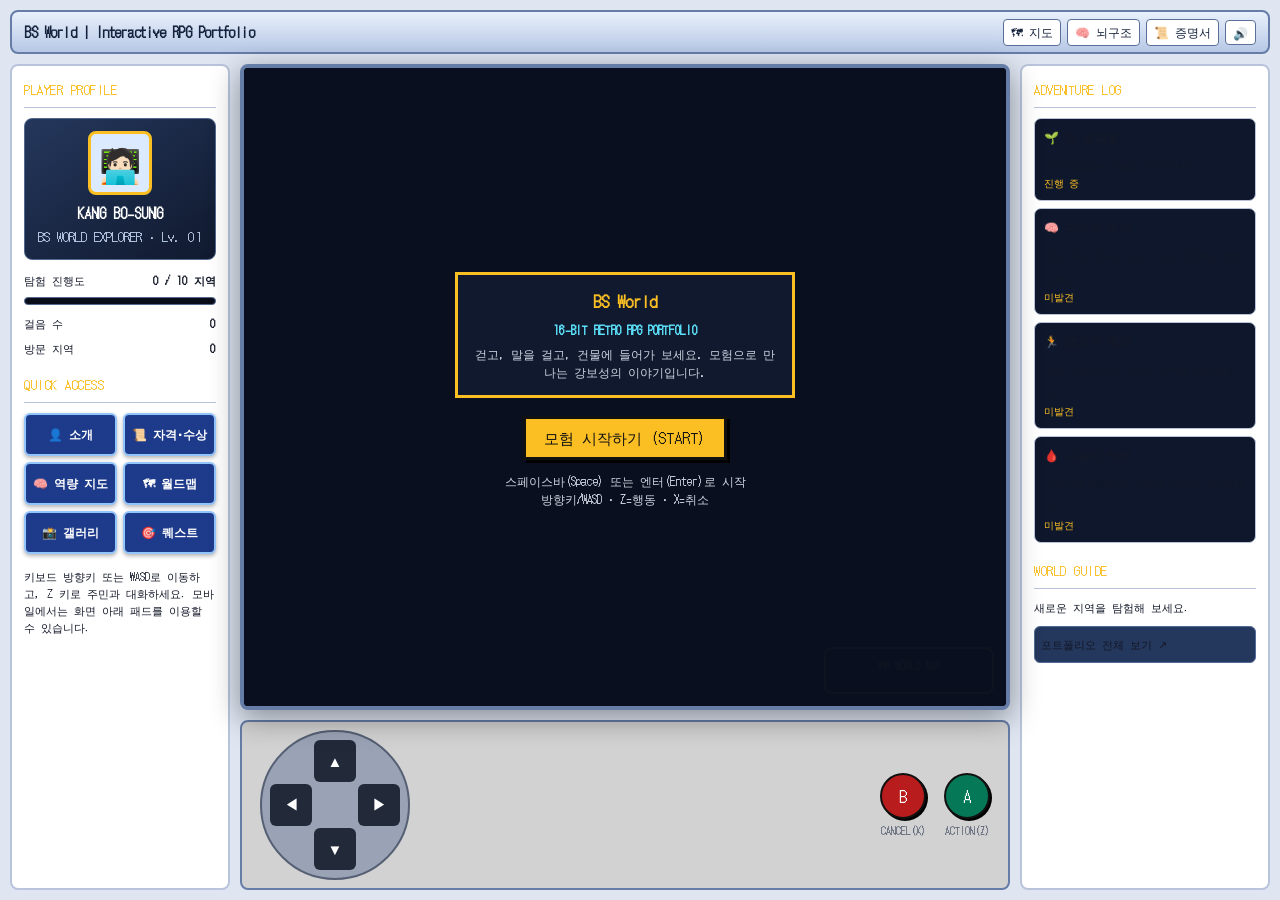
==== commit 56d1c475: "Update print statement from 'Hello' to 'Goodbye'" ====
--- a/index.html
+++ b/index.html
@@ -11,7 +11,7 @@
     @media(prefers-color-scheme:light){:root{--bg:#dfe6f2;--pn:#fff;--tx:#14192a;--bd:#b9c4dc;color-scheme:light}}
     html{height:100%;scroll-padding-top:env(safe-area-inset-top,0px)}
     body{height:100%;background:var(--bg);color:var(--tx);font-family:'DotGothic16','Malgun Gothic',system-ui,sans-serif;display:flex;justify-content:center;user-select:none;-webkit-user-select:none;overflow:hidden}
-    #app{max-width:1440px;width:100%;height:100dvh;display:grid;grid-template-columns:220px minmax(0,1fr) 250px;grid-template-rows:auto minmax(0,1fr) auto;gap:10px;padding:10px}
+    #app{max-width:1440px;width:100%;height:100dvh;display:grid;grid-template-columns:220px minmax(0,1fr) 250px;grid-template-rows:auto minmax(0,1fr) auto;gap:10px;padding:10px;position:relative;overflow:hidden}
     #bar{grid-column:1/-1;border:2px solid #667da8;border-radius:8px;min-height:44px;display:flex;gap:6px;align-items:center;padding:6px 12px;background:linear-gradient(#e8f0fb,#b7c8e6);color:#14223d;font-size:13px}
     #bar b{flex:1;font-size:14px;white-space:nowrap;font-weight:bold;letter-spacing:-0.5px}
     #bar button{font:inherit;font-size:12px;border:1px solid #5b6f99;background:#fff;color:#14223d;padding:3px 7px;cursor:pointer;border-radius:4px}
@@ -20,10 +20,10 @@
     #fade{position:absolute;inset:0;background:#000;opacity:0;transition:opacity .35s;pointer-events:none}
     #bn{position:absolute;top:8px;left:50%;transform:translateX(-50%);background:#fbbf24;color:#111;border:3px solid #111;padding:3px 12px;font-size:14px;opacity:0;transition:opacity .4s;pointer-events:none;white-space:nowrap}
     #pop{position:absolute;right:6px;top:6px;width:44%;background:#0f172acc;border:3px solid #fbbf24;padding:6px;opacity:0;transition:opacity .4s;pointer-events:none;font-size:10px;color:#fff}
-    #dl{position:absolute;left:2%;right:2%;bottom:2%;max-width:780px;margin:auto;background:#10192e;border:3px solid #fbbf24;border-radius:6px;color:#fff;padding:8px 10px;font-size:14px;line-height:1.5;min-height:74px;display:none;cursor:pointer}
+    #dl{position:absolute;left:2%;right:2%;bottom:2%;max-width:780px;margin:auto;background:#10192e;border:3px solid #fbbf24;border-radius:6px;color:#fff;padding:8px 10px;font-size:14px;line-height:1.5;min-height:74px;display:none;cursor:pointer;z-index:6}
     #dn{position:absolute;top:-14px;left:10px;background:#fbbf24;color:#111;padding:0 8px;font-size:12px}
     .ch{padding:2px 4px}.ch.on{color:#fbbf24}
-    #st{position:absolute;inset:0;background:#0b1020e8;display:flex;align-items:center;justify-content:center;flex-direction:column;gap:12px;text-align:center;padding:14px;z-index:5}
+    #st{position:absolute;inset:0;background:#0b1020fa;display:flex;align-items:center;justify-content:center;flex-direction:column;gap:12px;text-align:center;padding:14px;z-index:10}
     #st .cd{border:3px solid #fbbf24;background:#10192e;color:#fff;padding:14px;max-width:340px}
     #st h1{font-size:16px;color:#fbbf24;line-height:1.6}
     #st h2{font-size:12px;color:#5ee7ff;margin:6px 0}
@@ -78,6 +78,61 @@
     .portfolio-item small{font-size:10px;line-height:1.4;color:var(--muted)}
     #toast{position:fixed;z-index:20;left:50%;bottom:18px;transform:translateX(-50%);background:#10192e;color:#fff;border:2px solid #fbbf24;padding:9px 14px;border-radius:7px;font-size:12px;opacity:0;pointer-events:none;transition:opacity .2s}
     #toast.show{opacity:1}
+    
+    /* 미니맵 인터페이스 오버레이 스타일 */
+    #minimap-overlay {
+      position: absolute;
+      right: 12px;
+      bottom: 12px;
+      background: rgba(15, 23, 42, 0.9);
+      border: 2px solid #fbbf24;
+      border-radius: 8px;
+      padding: 8px;
+      z-index: 4;
+      width: 170px;
+      box-shadow: 0 4px 12px rgba(0,0,0,0.5);
+      pointer-events: auto;
+    }
+    .minimap-title {
+      font-size: 11px;
+      color: #fbbf24;
+      text-align: center;
+      margin-bottom: 6px;
+      font-weight: bold;
+      border-bottom: 1px solid #2c3a5e;
+      padding-bottom: 4px;
+    }
+    .minimap-grid {
+      display: grid;
+      grid-template-areas:
+        ". cert ."
+        ". route1 ."
+        "coast town sports";
+      gap: 4px;
+    }
+    .minimap-node {
+      background: #1e2a47;
+      border: 1px solid #52688f;
+      color: #fff;
+      font-size: 9px;
+      text-align: center;
+      padding: 5px 2px;
+      border-radius: 4px;
+      cursor: pointer;
+      transition: all 0.2s;
+      font-family: inherit;
+    }
+    .minimap-node:hover {
+      background: #2563eb;
+      border-color: #fbbf24;
+    }
+    .minimap-node.me {
+      border: 2px solid #fbbf24;
+      background: #7a5c00;
+      color: #fef08a;
+      font-weight: bold;
+    }
+
     @media(max-width:900px){
      #app{grid-template-columns:170px minmax(0,1fr);grid-template-rows:auto minmax(260px,1fr) auto;gap:7px;padding:7px}
      #bar{grid-column:1/-1;flex-wrap:wrap}
@@ -100,65 +155,6 @@
      .portfolio-list{grid-template-columns:1fr}
     }
     @media(prefers-reduced-motion:reduce){*{animation:none!important;transition:none!important}#toast{transition:none}}
-
-  /* 미니맵 인터페이스 오버레이 스타일 */
-#minimap-overlay {
-  position: absolute;
-  right: 12px;
-  bottom: 12px;
-  background: rgba(15, 23, 42, 0.9);
-  border: 2px solid #fbbf24;
-  border-radius: 8px;
-  padding: 8px;
-  z-index: 4;
-  width: 170px;
-  box-shadow: 0 4px 12px rgba(0,0,0,0.5);
-  pointer-events: auto;
-}
-.minimap-title {
-  font-size: 11px;
-  color: #fbbf24;
-  text-align: center;
-  margin-bottom: 6px;
-  font-weight: bold;
-  border-bottom: 1px solid #2c3a5e;
-  padding-bottom: 4px;
-}
-.minimap-grid {
-  display: grid;
-  grid-template-areas:
-    ". cert ."
-    ". route1 ."
-    "coast town sports";
-  gap: 4px;
-}
-.minimap-node {
-  background: #1e2a47;
-  border: 1px solid #52688f;
-  color: #fff;
-  font-size: 9px;
-  text-align: center;
-  padding: 5px 2px;
-  border-radius: 4px;
-  cursor: pointer;
-  transition: all 0.2s;
-  font-family: inherit;
-}
-.minimap-node:hover {
-  background: #2563eb;
-  border-color: #fbbf24;
-}
-.minimap-node.me {
-  border: 2px solid #fbbf24;
-  background: #7a5c00;
-  color: #fef08a;
-  font-weight: bold;
-}
-  
-  
-  
-  
-  
   </style>
 </head>
 <body>
@@ -187,7 +183,6 @@
   <p class="world-note" style="margin-top:14px">키보드 방향키 또는 WASD로 이동하고, Z 키로 주민과 대화하세요. 모바일에서는 화면 아래 패드를 이용할 수 있습니다.</p>
 </aside>
 
-<!-- 상단 바 원래 문구 복구 완료 -->
 <div id="bar"><b>BS World | Interactive RPG Portfolio</b><button onclick="showMap()">🗺 지도</button><button onclick="showBrain()">🧠 뇌구조</button><button onclick="showCerts()">📜 증명서</button><button id="bg" onclick="togBgm()">🔊</button></div>
 
 <div id="scr">
@@ -196,22 +191,33 @@
   <div id="bn"></div>
   <div id="pop"></div>
   
-  <!-- [추가] 우측 하단 고정 미니맵 오버레이 -->
+  <!-- 우측 하단 고정 미니맵 오버레이 -->
   <div id="minimap-overlay">
     <div class="minimap-title">🗺 WORLD MAP</div>
     <div id="minimap-container"></div>
   </div>
 
   <div id="dl"><div id="dn"></div><div id="dt"></div></div>
-  <div id="st">...</div>
+  
+  <!-- 시작 화면 오버레이 -->
+  <div id="st">
+    <div class="cd">
+      <h1>BS World</h1>
+      <h2>16-BIT RETRO RPG PORTFOLIO</h2>
+      <p>걷고, 말을 걸고, 건물에 들어가 보세요. 모험으로 만나는 강보성의 이야기입니다.</p>
+    </div>
+    <button class="go" onclick="startGame()">모험 시작하기 (START)</button>
+    <p>스페이스바(Space) 또는 엔터(Enter)로 시작<br>방향키/WASD · Z=행동 · X=취소</p>
+  </div>
 </div>
 
-
-  
-<div id="dl"><div id="dn"></div><div id="dt"></div></div>
-<div id="st"><div class="cd"><h1>BS World</h1><h2>16-BIT RETRO RPG PORTFOLIO</h2><p>걷고, 말을 걸고, 건물에 들어가 보세요. 모험으로 만나는 강보성의 이야기입니다.</p></div><button class="go" onclick="startGame()">모험 시작하기 (START)</button><p>방향키/WASD · Z=행동 · X=취소<br>모바일은 아래 패드를 사용하세요</p></div></div>
-<div id="ctl"><div class="dp"><span></span><button data-d="1">▲</button><span></span><button data-d="2">◀</button><span></span><button data-d="3">▶</button><span></span><button data-d="0">▼</button><span></span></div>
-<div class="ab"><div><button style="background:#b91c1c" id="bB">B</button>CANCEL(X)</div><div><button style="background:#047857" id="bA">A</button>ACTION(Z)</div></div></div>
+<div id="ctl">
+  <div class="dp"><span></span><button data-d="1">▲</button><span></span><button data-d="2">◀</button><span></span><button data-d="3">▶</button><span></span><button data-d="0">▼</button><span></span></div>
+  <div class="ab">
+    <div><button style="background:#b91c1c" id="bB">B</button>CANCEL(X)</div>
+    <div><button style="background:#047857" id="bA">A</button>ACTION(Z)</div>
+  </div>
+</div>
 
 <aside id="rightPanel" aria-label="퀘스트 및 탐험 안내">
   <div class="panel-title">ADVENTURE LOG</div>
@@ -226,7 +232,11 @@
 <div id="toast" role="status" aria-live="polite"></div>
 
 </div>
-<div class="md" id="md" hidden><div class="mb"><button class="x" onclick="closeM()">✕</button><div id="mc"></div></div></div>
+
+<div class="md" id="md" hidden>
+  <div class="mb"><button class="x" onclick="closeM()">✕</button><div id="mc"></div></div>
+</div>
+
 <script>
 const $=s=>document.querySelector(s),TS=32,W=15,H=10,cv=$('#c'),g=cv.getContext('2d');cv.width=W*TS;cv.height=H*TS;
 
@@ -245,10 +255,8 @@
   'TT.F........TTT',
   'TTTTTTTTTTTTTTT'
 ],d:{'3,3':['house',7,8]},e:{u:['route1',7,9],l:['coast',14,5],r:['sports',0,5]},p:[
-  {x:10,y:6,c:'#4aa3ff',h:'#6b3e26',
-   n:'마을 소년',s:['어서 와! 여기가 BS World의 태초마을이야.','북쪽 1번 도로 끝엔 자격 시티, 동쪽엔 마라톤 밸리, 서쪽엔 나눔 해변이 있어.','위쪽 🧠 뇌구조 메뉴를 열면 어디든 순간이동할 수 있대!']},
-  {x:5,y:7,c:'#ff8fb1',h:'#222',w:1,
-   n:'꽃집 누나',s:['꽃향기 맡고 가렴. 🌸','달리기 전엔 스트레칭 필수야!']}
+  {x:10,y:6,c:'#4aa3ff',h:'#6b3e26',n:'마을 소년',s:['어서 와! 여기가 BS World의 태초마을이야.','북쪽 1번 도로 끝엔 자격 시티, 동쪽엔 마라톤 밸리, 서쪽엔 나눔 해변이 있어.','위쪽 🧠 뇌구조 메뉴를 열면 어디든 순간이동할 수 있대!']},
+  {x:5,y:7,c:'#ff8fb1',h:'#222',w:1,n:'꽃집 누나',s:['꽃향기 맡고 가렴. 🌸','달리기 전엔 스트레칭 필수야!']}
 ]},
 
 route1:{n:'1번 도로',o:1,bgm:'route',m:[
@@ -262,18 +270,14 @@
   'TT.....=.F...TT',
   'T..F...=.....TT',
   'TTTTTTT=TTTTTTT'],
-        e:{u:['cert',7,9],
-           d:['town',7,0]},
+        e:{u:['cert',7,9], d:['town',7,0]},
         p:[
-{x:4,y:3,c:'#8a6d4b',h:'#999',
- n:'등산객',s:['자격증 공부는 마라톤이래. 페이스 조절이 전부지!','북쪽 시티엔 시험을 줄줄이 통과한 사람이 있다던데… 🤔']},
-{x:10,y:5,c:'#ef4444',h:'#222',w:1,
- n:'꼬마 트레이너',s:['나는 1번 도로의 달리기 선수!','동쪽 마라톤 밸리까지 경주할래?']},
-{x:9,y:7,c:'#f59e0b',h:'#5a3a1a',
- n:'여행자',s:['감귤 향 나는 섬에서 왔어. 🍊','감귤마라톤은 코스도 공기도 최고야.']}]},
-
-cert:{n:'학술·자격 검정 시티',o:1,bgm:'knowledge',m:
-  ['TTTTTTTTTTTTTTT',
+{x:4,y:3,c:'#8a6d4b',h:'#999',n:'등산객',s:['자격증 공부는 마라톤이래. 페이스 조절이 전부지!','북쪽 시티엔 시험을 줄줄이 통과한 사람이 있다던데… 🤔']},
+{x:10,y:5,c:'#ef4444',h:'#222',w:1,n:'꼬마 트레이너',s:['나는 1번 도로의 달리기 선수!','동쪽 마라톤 밸리까지 경주할래?']},
+{x:9,y:7,c:'#f59e0b',h:'#5a3a1a',n:'여행자',s:['감귤 향 나는 섬에서 왔어. 🍊','감귤마라톤은 코스도 공기도 최고야.']}]},
+
+cert:{n:'학술·자격 검정 시티',o:1,bgm:'knowledge',m:[
+   'TTTTTTTTTTTTTTT',
    'T.F...F..F...FT',
    'T.QQQ...YYY...T',
    'T.HDH...HDH...T',
@@ -283,17 +287,13 @@
    'T..=======....T',
    'TT.F...=.....TT',
    'TTTTTTT=TTTTTTT'],
-      d:{'3,3':['agency',7,8],
-         '10,3':['mensa',7,8]},
+      d:{'3,3':['agency',7,8], '10,3':['mensa',7,8]},
       e:{d:['route1',7,0]},
       p:[
-{x:5,y:6,c:'#3b82f6',h:'#222',
- n:'시티 안내원',
- s:['여기는 학술·자격 검정 시티.','파란 지붕은 국가 자격 검정원, 보라색 지붕은 멘사 지능 연구소야.']}]},
-
-sports:{n:'체육 & 마라톤 밸리',
-        o:1,bgm:'sports',
-        m:['TTTTTTTTTTTTTTT',
+{x:5,y:6,c:'#3b82f6',h:'#222',n:'시티 안내원',s:['여기는 학술·자격 검정 시티.','파란 지붕은 국가 자격 검정원, 보라색 지붕은 멘사 지능 연구소야.']}]},
+
+sports:{n:'체육 & 마라톤 밸리', o:1,bgm:'sports', m:[
+           'TTTTTTTTTTTTTTT',
            'TT....F..GGG.TT',
            'T.....F..HDH..T',
            'T.tttttt.===..T',
@@ -302,9 +302,9 @@
            'T.t....t.....FT',
            'T.tttttt.....TT',
            'TT..F.......TTT',
-           'TTTTTTTTTTTTTTT'],d:{'10,2':['gym',7,8]},e:{l:['town',14,5]},p:[
-{x:3,y:3,c:'#22c55e',h:'#222',w:1,
- n:'트랙 러너',s:['하나, 둘! 하나, 둘!','특전사 출신 코치님이 체육관에 계셔.']}]},
+           'TTTTTTTTTTTTTTT'],
+        d:{'10,2':['gym',7,8]}, e:{l:['town',14,5]},
+        p:[{x:3,y:3,c:'#22c55e',h:'#222',w:1,n:'트랙 러너',s:['하나, 둘! 하나, 둘!','특전사 출신 코치님이 체육관에 계셔.']}]},
 
 coast:{n:'제주 바닷가',o:1,bgm:'beach',m:[
   '~~~~~ss.TTTTTTT',
@@ -317,44 +317,30 @@
   '~~~~~ss.......T',
   '~~~~~~ss..F.TTT',
   '~~~~~~~sTTTTTTT'],d:{'10,2':['vc',7,8]},e:{r:['town',0,5]},p:[
-{x:5,y:4,c:'#e879f9',h:'#222',w:1,
- n:'해변 산책러',s:['파도 소리를 들으면 마음이 차분해져. 🌊','센터에 가면 헌혈왕 이야기를 들을 수 있어!']}]},
+{x:5,y:4,c:'#e879f9',h:'#222',w:1,n:'해변 산책러',s:['파도 소리를 들으면 마음이 차분해져. 🌊','센터에 가면 헌혈왕 이야기를 들을 수 있어!']}]},
 
 house:{n:'보성의 집',par:'town',bgm:'indoor',m:I('wwwPwwwwKKwwwww','wfKKffXffXffKfw'),d:{'7,9':['town',3,4]},p:[
-{x:6,y:4,c:'#7dd3fc',h:'#1b1b26',
- n:'거울 속의 나',s:['안녕, 나는 강보성.','BS World에 오신 것을 환영해! IT, 전기공학 및 실무 역량을 지속 발전시키는 중이야.','이 월드의 모든 공간은 내가 걸어온 기록으로 만들었어.'],ch:{'지금까지의 길':['🧠 멘사 IQ 156 · 💻 정보처리기사 · 🏃 하프마라톤 3회 · 🩸 헌혈 167회','궁금하면 각 건물 주민에게 말을 걸어봐!'],'다음 모험':['다음 챕터는 함께할 새로운 퀘스트야.','벽의 액자도 꼭 눌러봐. 📸']}},
-{x:11,y:6,c:'#f59e0b',h:'#f59e0b',w:1,
- n:'고양이',s:['야옹~ 🐱','(주인이 코딩하는 동안 키보드 옆을 지키는 중이다냥.)']}]},
+{x:6,y:4,c:'#7dd3fc',h:'#1b1b26',n:'거울 속의 나',s:['안녕, 나는 강보성.','BS World에 오신 것을 환영해! IT, 전기공학 및 실무 역량을 지속 발전시키는 중이야.'],ch:{'지금까지의 길':['🧠 멘사 IQ 156 · 💻 정보처리기사 · 🏃 하프마라톤 3회 · 🩸 헌혈 167회'],'다음 모험':['다음 챕터는 함께할 새로운 퀘스트야.','벽의 액자도 꼭 눌러봐. 📸']}},
+{x:11,y:6,c:'#f59e0b',h:'#f59e0b',w:1,n:'고양이',s:['야옹~ 🐱','(주인이 코딩하는 동안 키보드 옆을 지키는 중이다냥.)']}]},
 
 gym:{n:'런 라이프 체육관',par:'sports',bgm:'sports',m:I('wwwwwMwwwwMwwww','wfKKffXffXffKfw'),d:{'7,9':['sports',10,3]},sh:['🏅 마라톤 메달 진열대','2013 · 2016 · 2016 하프코스 완주 / 2019 감귤마라톤 10km'],p:[
-{x:7,y:5,c:'#16a34a',h:'#222',n:'메인 러닝 코치',s:['어서 와! 여기는 런 라이프 체육관.','마라톤 하프코스를 3번 완주한 러너의 기록실이지.'],ch:{'하프코스 3회':['2013 제2회 6.25 상기 및 정전 60주년 기념 국민대통합 마라톤 대회 하프 01:58:21.05 (대한민국 특전사전우회 / 특수전사령부)','2016 제9회 아름다운제주국제마라톤대회 하프 2:27:11.23','2016 제21회 제주국제관광마라톤축제 하프 02:54:26.14'],'감귤마라톤 & 볼링':['2019 제주감귤국제마라톤 10km 01:22:38.32 🍊','2011 제30회 제주특별자치도볼링협회장기 전도볼링대회 대학부 남자 2인조전 3위 🎳']}},
+{x:7,y:5,c:'#16a34a',h:'#222',n:'메인 러닝 코치',s:['어서 와! 여기는 런 라이프 체육관.','마라톤 하프코스를 3번 완주한 러너의 기록실이지.'],ch:{'하프코스 3회':['2013 제2회 6.25 상기 및 정전 60주년 기념 국민대통합 마라톤 대회 하프 01:58:21.05','2016 제9회 아름다운제주국제마라톤대회 하프 2:27:11.23','2016 제21회 제주국제관광마라톤축제 하프 02:54:26.14'],'감귤마라톤 & 볼링':['2019 제주감귤국제마라톤 10km 01:22:38.32 🍊','2011 제30회 제주특별자치도볼링협회장기 전도볼링대회 대학부 남자 2인조전 3위 🎳']}},
 {x:3,y:6,c:'#60a5fa',h:'#222',w:1,n:'서브 러너',s:['후… 후… 아 안녕!','기록은 숫자지만 완주는 이야기야. 파이팅!']}]},
 
 agency:{n:'국가 자격 검정원',par:'cert',bgm:'knowledge',m:I('wwCwwCwwwwCwwww'),d:{'7,9':['cert',3,4]},p:[
-{x:7,y:5,c:'#2563eb',h:'#333',n:'총괄 수석관',s:['어서 오게. 국가 자격 검정원이야.','무엇이 궁금한가?'],ch:{'자격증':['📜 정보처리기사 · 컴퓨터활용능력 1급 · 워드프로세서','📊 사회조사분석사 2급 · 한국사능력검정시험 2급','🔤 TOEIC 최고 775점'],'공모전·수상':['🏆 2016 지역기업 청년 희망이음 프로젝트 경진대회 대상 (산업통상자원부 장관상)','🥇 2017 같은 대회 금상 (산업통상자원부 장관상)','🎖️ 2016 이니스프리 마케팅 공모전 입상 (제주대 LINC) · 2018 대한민국건축문화제 상상유니브 UCC 마케팅 공모전 장려상'],'수료·활동':['📜 청년취업아카데미 · 빅데이터 활용을 위한 DB관리 전문가 과정 (300시간)','📜 2017 희망이음 서포터즈 6기 · 2016 상상volunteer 11기 수료'],'🔒 증명서 전시장':'cert'}},
+{x:7,y:5,c:'#2563eb',h:'#333',n:'총괄 수석관',s:['어서 오게. 국가 자격 검정원이야.','무엇이 궁금한가?'],ch:{'자격증':['📜 정보처리기사 · 컴퓨터활용능력 1급 · 워드프로세서','📊 사회조사분석사 2급 · 한국사능력검정시험 2급','🔤 TOEIC 최고 775점'],'공모전·수상':['🏆 2016 지역기업 청년 희망이음 프로젝트 경진대회 대상 (산업통상자원부 장관상)','🥇 2017 같은 대회 금상 (산업통상자원부 장관상)']}},
 {x:11,y:6,c:'#94a3b8',h:'#222',w:1,n:'시험 준비생',s:['으아… 정처기 실기 공부 중이에요.','저분 기록 보면 희망이 생겨요!']}]},
 
 mensa:{n:'멘사 지능 연구소',par:'cert',bgm:'knowledge',m:I('wwKwwwwwwwwwKww'),d:{'7,9':['cert',10,4]},p:[
-{x:7,y:4,c:'#7c3aed',h:'#eee',n:'멘사 연구소장',s:['멘사 지능 연구소에 온 걸 환영합니다.','테스트 결과: IQ 156, Percentile 99%. 상위 1% 준회원입니다.','지성은 출발점일 뿐, 꾸준함이 역사를 만든다네.']}]},
+{x:7,y:4,c:'#7c3aed',h:'#eee',n:'멘사 연구소장',s:['멘사 지능 연구소에 온 걸 환영합니다.','테스트 결과: IQ 156, Percentile 99%. 상위 1% 준회원입니다.']}]},
 
 vc:{n:'나눔 & 기여 커뮤니티 센터',par:'coast',bgm:'beach',m:I('wwMwwwMwwwMwwww'),d:{'7,9':['coast',10,3]},sh:['🩸 헌혈 유공 진열대','대한적십자사 헌혈유공장 은장 · 헌혈 167회'],p:[
-{x:7,y:5,c:'#dc2626',h:'#444',n:'커뮤니티 이사장',s:['어서 오세요. 나눔 & 기여 커뮤니티 센터입니다.'],ch:{'헌혈':['🩸 헌혈 167회 달성!','적십자 헌혈유공장 은장 포장증을 받았습니다.'],'표창·수료':['🏅 산업통상자원부 장관상 2회 (2016 대상 · 2017 금상)','📜 2016 상상volunteer 11기 · 2017 희망이음 서포터즈 6기 수료']}},
+{x:7,y:5,c:'#dc2626',h:'#444',n:'커뮤니티 이사장',s:['어서 오세요. 나눔 & 기여 커뮤니티 센터입니다.'],ch:{'헌혈':['🩸 헌혈 167회 달성!','적십자 헌혈유공장 은장 포장증을 받았습니다.']}},
 {x:4,y:6,c:'#fb923c',h:'#222',w:1,n:'봉사원',s:['오늘도 봉사 활동 중! 😊','작은 나눔이 모이면 큰 기록이 돼요.']}]}
 };
 Object.values(M).forEach(z=>z.m=z.m.map(r=>r.padEnd(W,'T')));
 
-const PG=['...HHHHHH...',
-          '..HHHHHHHH..',
-          '.HHHHHHHHHH.',
-          '.HHSSSSSSHH.',
-          '.HSSSSSSSSH.',
-          '.PSEESSEESP.',
-          '.PSSSSSSSSP.',
-          '..SSSMMSSS..',
-          '...SSSSSS...',
-          '..CCCCCCCC..',
-          '.CCCCCCCCCC.',
-          '.CCCCCCCCCC.'];
+const PG=['...HHHHHH...','..HHHHHHHH..','.HHHHHHHHHH.','.HHSSSSSSHH.','.HSSSSSSSSH.','.PSEESSEESP.','.PSSSSSSSSP.','..SSSMMSSS..','...SSSSSS...','..CCCCCCCC..','.CCCCCCCCCC.','.CCCCCCCCCC.'];
 function spr(c,x,y,s,o={}){const d=o.d||0,col={H:o.h||'#1b1b26',S:'#f2c9a0',E:'#111',P:o.p||'#8a94a8',M:'#b5655a',C:o.c||'#ece4d0'};
 PG.forEach((r,j)=>[...r].forEach((k,i)=>{if(k=='.')return;if(d==1&&j>2&&j<9&&'SEM'.includes(k))k='H';if(d==2&&k=='E'&&i>5)k='S';if(d==3&&k=='E'&&i<6)k='S';c.fillStyle=col[k];c.fillRect(x+i*s,y+j*s,s,s)}));
 if(o.l!==false){c.fillStyle='#34495e';c.fillRect(x+3*s,y+12*s,2*s,o.w?s:2*s);c.fillRect(x+7*s,y+12*s,2*s,o.w?2*s:s)}}
@@ -367,53 +353,21 @@
         RC={R:'#d64541',Q:'#3b6fd6',G:'#2f9e5f',Y:'#7e57c2'};
   if(RC[k]){f(RC[k],0,0,32,32);f('#0003',0,10,32,3);f('#0003',0,22,32,3);f('#fff4',0,0,32,4);return}
   switch(k){
-    case 'T':
-      gr();
-      f('#5c4028',13,18,6,14);f('#705035',14,18,2,14);
-      f('#1e7a31',2,2,28,18);f('#2eb84d',4,0,24,14);f('#76e053',8,2,10,6);
-      break;
-    case '=':
-      f('#f3db98',0,0,32,32);f('#e0c279',(r*6)%24+3,(r*4)%24+3,5,3);
-      break;
-    case '~':
-      f('#38bdf8',0,0,32,32);f('#0284c7',0,0,32,16);
-      const waveOffset = Math.sin((t/180) + x + y) * 4;
-      f('#ffffffa0', 2, 8 + waveOffset, 14, 2);
-      f('#ffffff80', 16, 20 - waveOffset, 12, 2);
-      break;
-    case 's':
-      f('#fde047',0,0,32,32);f('#facc15',r*5+2,r*4+3,4,3);
-      if(r===2){f('#fb7185', 18, 12, 3, 3);f('#ffffff', 19, 13, 1, 1);}
-      break;
-    case 'F':
-      gr();
-      f('#f59e0b',10,8,12,12);f('#78350f',13,11,6,6);f('#22c55e',15,20,2,8);
-      break;
-    case 't':
-      f('#c8693f',0,0,32,32);f('#e5d5c0',0,0,32,2);
-      break;
-    case 'H':
-      f('#fef3c7',0,0,32,32);f('#b45309',0,28,32,4);f('#38bdf8',9,8,14,12);f('#fff',9,8,14,2);
-      break;
-    case 'D':
-      fl();
-      f('#78350f', 4, 6, 24, 20);
-      f('#b45309', 6, 8, 20, 14);
-      f('#fde68a', 10, 11, 6, 6);
-      break;
-    case 'X':
-      fl();
-      f('#9ca3af', 10, 18, 12, 10);
-      f('#15803d', 8, 6, 16, 14);
-      f('#22c55e', 10, 8, 12, 10);
-      f('#f43f5e', 14, 6, 4, 4);
-      break;
-    case 'f':fl();break;case 'w':wl();f('#46352a',0,28,32,4);break;
-    case 'K':fl();f('#7a4a2a',2,6,28,22);f('#a8693f',2,6,28,6);break;
-    case 'P':wl();f('#e0b840',6,2,20,26);f('#cfd8e8',9,5,14,20);spr(c,X+10,Y+7,1,{l:false,p:'#f2c9a0'});break;
-    case 'C':wl();f('#8a6d4b',3,6,26,22);f('#fff',6,9,8,10);f('#ffe066',17,9,9,6);f('#7ec8ff',17,18,9,6);break;
-    case 'M':wl();f('#8a6d4b',3,6,26,22);f('#ffd34d',7,10,6,6);f('#c0c0c0',17,10,6,6);f('#cd7f32',12,19,6,6);break;
-    default:gr();
+    case 'T': gr(); f('#5c4028',13,18,6,14); f('#705035',14,18,2,14); f('#1e7a31',2,2,28,18); f('#2eb84d',4,0,24,14); f('#76e053',8,2,10,6); break;
+    case '=': f('#f3db98',0,0,32,32); f('#e0c279',(r*6)%24+3,(r*4)%24+3,5,3); break;
+    case '~': f('#38bdf8',0,0,32,32); f('#0284c7',0,0,32,16); const wo=Math.sin((t/180)+x+y)*4; f('#ffffffa0',2,8+wo,14,2); f('#ffffff80',16,20-wo,12,2); break;
+    case 's': f('#fde047',0,0,32,32); f('#facc15',r*5+2,r*4+3,4,3); if(r===2){f('#fb7185',18,12,3,3);f('#ffffff',19,13,1,1);} break;
+    case 'F': gr(); f('#f59e0b',10,8,12,12); f('#78350f',13,11,6,6); f('#22c55e',15,20,2,8); break;
+    case 't': f('#c8693f',0,0,32,32); f('#e5d5c0',0,0,32,2); break;
+    case 'H': f('#fef3c7',0,0,32,32); f('#b45309',0,28,32,4); f('#38bdf8',9,8,14,12); f('#fff',9,8,14,2); break;
+    case 'D': fl(); f('#78350f',4,6,24,20); f('#b45309',6,8,20,14); f('#fde68a',10,11,6,6); break;
+    case 'X': fl(); f('#9ca3af',10,18,12,10); f('#15803d',8,6,16,14); f('#22c55e',10,8,12,10); f('#f43f5e',14,6,4,4); break;
+    case 'f': fl(); break; case 'w': wl(); f('#46352a',0,28,32,4); break;
+    case 'K': fl(); f('#7a4a2a',2,6,28,22); f('#a8693f',2,6,28,6); break;
+    case 'P': wl(); f('#e0b840',6,2,20,26); f('#cfd8e8',9,5,14,20); spr(c,X+10,Y+7,1,{l:false,p:'#f2c9a0'}); break;
+    case 'C': wl(); f('#8a6d4b',3,6,26,22); f('#fff',6,9,8,10); f('#ffe066',17,9,9,6); f('#7ec8ff',17,18,9,6); break;
+    case 'M': wl(); f('#8a6d4b',3,6,26,22); f('#ffd34d',7,10,6,6); f('#c0c0c0',17,10,6,6); f('#cd7f32',12,19,6,6); break;
+    default: gr();
   }
 }
 
@@ -487,7 +441,7 @@
 
 function banner(t){const b=$('#bn');b.textContent=t;b.style.opacity=1;setTimeout(()=>b.style.opacity=0,1700)}
 function zone(){return map.o?cur:map.par}
-/* 미니맵 HTML 생성 및 클릭 시 순간이동(warp) 연동 함수 */
+
 function wmHTML(){
   const z = zone();
   const node = (k, label, targetMapId) => `
@@ -498,13 +452,12 @@
   return `<div class="minimap-grid">
     ${node('cert', '학술·자격 시티', 'cert')}
     ${node('route1', '1번 도로', 'route1')}
-    ${node('coast', '나눔 해변', 'coast')}
+    ${node('coast', '제주 바닷가', 'coast')}
     ${node('town', '태초마을', 'town')}
     ${node('sports', '마라톤 밸리', 'sports')}
   </div>`;
 }
 
-/* 화면 갱신 시 우측 하단 미니맵 오버레이 자동 업데이트 */
 function updateMiniMapOverlay() {
   const container = $('#minimap-container');
   if (container) {
@@ -512,8 +465,7 @@
   }
 }
 
-  
-  function popMap(){const p=$('#pop');p.innerHTML=wmHTML();p.style.opacity=1;setTimeout(()=>p.style.opacity=0,2300)}
+function popMap(){const p=$('#pop');p.innerHTML=wmHTML();p.style.opacity=1;setTimeout(()=>p.style.opacity=0,2300)}
 
 function say(n,l,ch){dlg={n,l:l.slice(),i:0,ch,s:'t',sel:0,keys:ch?Object.keys(ch).concat('그만 듣기'):0};$('#dl').style.display='block';$('#dn').textContent=n;typ(l[0])}
 function typ(s){clearInterval(tw);let k=0;$('#dt').textContent='';tw=setInterval(()=>{k++;$('#dt').textContent=s.slice(0,k);if(k%3==0)sfx('t');if(k>=s.length){clearInterval(tw);tw=null}},26)}
@@ -544,7 +496,7 @@
 const V=[{n:'단정한 댄디컷',bg:'#cfd8e8',c:'#ece4d0',p:'#f2c9a0'},{n:'헤드폰 룩',bg:'#2b3552',c:'#7a8599',p:'#e04f4f'},{n:'포근한 룩',bg:'#f5e1c8',c:'#c98f6b',p:'#f2c9a0'}];
 function showGallery(){openM('<h3>📸 AI 도트 초상화 갤러리</h3><div class="gl">'+V.map((v,i)=>`<figure><canvas id="pc${i}" width="132" height="140"></canvas><figcaption>${v.n}</figcaption></figure>`).join('')+'</div>');V.forEach((v,i)=>{const c=$('#pc'+i).getContext('2d');c.fillStyle=v.bg;c.fillRect(0,0,132,140);spr(c,0,8,11,{...v,l:false})})}
 
-const CT=[['🧠','멘사 (Mensa International)','IQ 156 · Percentile 99% · 준회원'],['💻','정보처리기사',''],['💻','컴퓨터활용능력 1급',''],['💻','워드프로세서',''],['📊','사회조사분석사 2급',''],['📜','한국사능력검정시험 2급',''],['🔤','TOEIC 최고 775점',''],['🏆','2016 지역기업 청년 희망이음 프로젝트 경진대회 대상','산업통상자원부 장관상'],['🥇','2017 지역기업 청년 희망이음 프로젝트 경진대회 금상','산업통상자원부 장관상'],['🏃','2019 제주감귤국제마라톤 10km 기록증','01:22:38.32'],['🩸','헌혈유공장 은장','헌혈 167회 · 대한적십자사']];
+const CT=[['🧠','멘사 (Mensa International)','IQ 156 · Percentile 99% · 준회원'],['💻','정보처리기사',''],['💻','컴퓨터활용능력 1급',''],['💻','워드프로세서',''],['📊','사회조사분석사 2급',''],['📜','한국사능력검정시험 2급',''],['🔤','TOEIC 최고 775점',''],['🏆','2016 지역기업 청년 희망이음 프로젝트 경진대회 대상','산업통상자원부 장관상'],['🥇','2017 같은 대회 금상','산업통상자원부 장관상'],['🏃','2019 제주감귤국제마라톤 10km 기록증','01:22:38.32'],['🩸','헌혈유공장 은장','헌혈 167회 · 대한적십자사']];
 function showCerts(){if(busy)return;openM('<h3>📜 증명서 & 뱃지 전시</h3><p style="font-size:12px;opacity:.8">🔒 개인정보는 가림(마스킹) 처리됩니다.</p>'+CT.map(c=>`<div class="cd"><b>${c[0]} ${c[1]}</b>${c[2]?`<small>${c[2]}</small>`:''}<div class="mk">생년월일 <span class="bl">0000.00.00</span> · 문서번호 <span class="bl">XXXX-0000</span></div></div>`).join(''))}
 
 const BR=[
@@ -601,7 +553,7 @@
  if($('#qSports'))$('#qSports').textContent=(visited.has('sports')||visited.has('gym'))?'완료':'미발견';
  if($('#qCommunity'))$('#qCommunity').textContent=(visited.has('coast')||visited.has('vc'))?'완료':'미발견';
  
- updateMiniMapOverlay(); // [추가] 미니맵 오버레이 실시간 갱신 연동
+ updateMiniMapOverlay();
 }
 
 function showPortfolio(){
@@ -627,7 +579,33 @@
 
 function press(d){if(dlg&&dlg.s=='m'){dlg.sel=(dlg.sel+(d==1?-1:d==0?1:0)+dlg.keys.length)%dlg.keys.length;menu()}else held=d}
 const KM={ArrowDown:0,s:0,ArrowUp:1,w:1,ArrowLeft:2,a:2,ArrowRight:3,d:3};
-addEventListener('keydown',e=>{const k=KM[e.key];if(k!=null){e.preventDefault();if(!e.repeat||!dlg)press(k);return}if(['z','Z','Enter',' '].includes(e.key)){e.preventDefault();act()}if(['x','X','Escape'].includes(e.key))cancel()});
+
+/* 첫 화면에서 스페이스바/엔터 키 입력 시 게임 시작 연동 */
+addEventListener('keydown',e=>{
+  const st = $('#st');
+  const isStarted = st && st.style.display === 'none';
+
+  if (!isStarted) {
+    if ([' ', 'Enter', 'z', 'Z'].includes(e.key)) {
+      e.preventDefault();
+      startGame();
+      return;
+    }
+  }
+
+  const k=KM[e.key];
+  if(k!=null){
+    e.preventDefault();
+    if(!e.repeat||!dlg) press(k);
+    return;
+  }
+  if(['z','Z','Enter',' '].includes(e.key)){
+    e.preventDefault();
+    act();
+  }
+  if(['x','X','Escape'].includes(e.key)) cancel();
+});
+
 addEventListener('keyup',e=>{const k=KM[e.key];if(k!=null&&held===k)held=null});
 
 document.querySelectorAll('.dp button').forEach(b=>{const d=+b.dataset.d;b.addEventListener('pointerdown',e=>{e.preventDefault();press(d)});['pointerup','pointerleave','pointercancel'].forEach(t=>b.addEventListener(t,()=>{if(held===d)held=null}))});
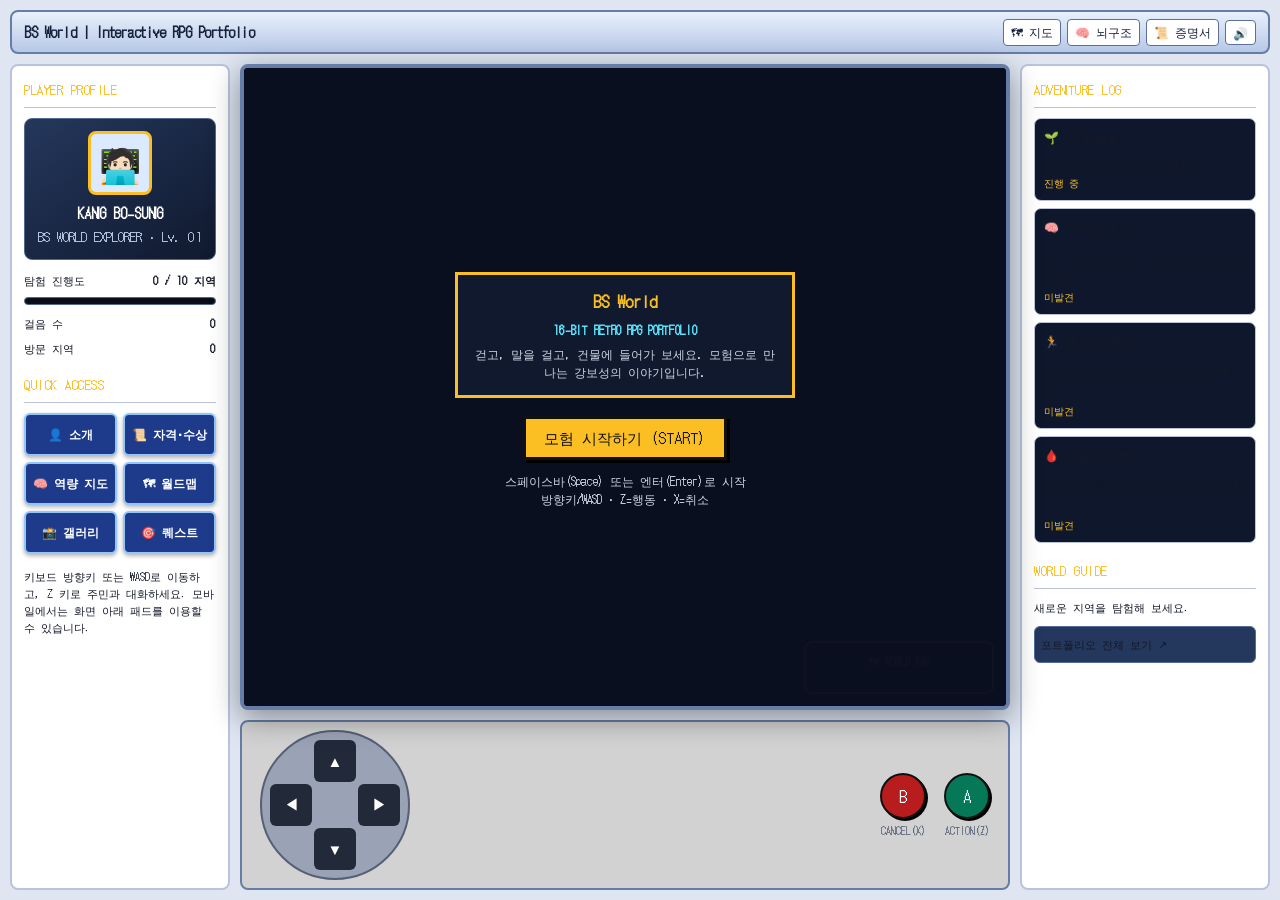
==== commit 02e25875: "Refactor minimap overlay styles and node structure Updated minimap overlay styles and functionality." ====
--- a/index.html
+++ b/index.html
@@ -79,59 +79,72 @@
     #toast{position:fixed;z-index:20;left:50%;bottom:18px;transform:translateX(-50%);background:#10192e;color:#fff;border:2px solid #fbbf24;padding:9px 14px;border-radius:7px;font-size:12px;opacity:0;pointer-events:none;transition:opacity .2s}
     #toast.show{opacity:1}
     
-    /* 미니맵 인터페이스 오버레이 스타일 */
-    #minimap-overlay {
-      position: absolute;
-      right: 12px;
-      bottom: 12px;
-      background: rgba(15, 23, 42, 0.9);
-      border: 2px solid #fbbf24;
-      border-radius: 8px;
-      padding: 8px;
-      z-index: 4;
-      width: 170px;
-      box-shadow: 0 4px 12px rgba(0,0,0,0.5);
-      pointer-events: auto;
-    }
-    .minimap-title {
-      font-size: 11px;
-      color: #fbbf24;
-      text-align: center;
-      margin-bottom: 6px;
-      font-weight: bold;
-      border-bottom: 1px solid #2c3a5e;
-      padding-bottom: 4px;
-    }
-    .minimap-grid {
-      display: grid;
-      grid-template-areas:
-        ". cert ."
-        ". route1 ."
-        "coast town sports";
-      gap: 4px;
-    }
-    .minimap-node {
-      background: #1e2a47;
-      border: 1px solid #52688f;
-      color: #fff;
-      font-size: 9px;
-      text-align: center;
-      padding: 5px 2px;
-      border-radius: 4px;
-      cursor: pointer;
-      transition: all 0.2s;
-      font-family: inherit;
-    }
-    .minimap-node:hover {
-      background: #2563eb;
-      border-color: #fbbf24;
-    }
-    .minimap-node.me {
-      border: 2px solid #fbbf24;
-      background: #7a5c00;
-      color: #fef08a;
-      font-weight: bold;
-    }
+    /* 실제 지도 모양을 살린 미니맵 오버레이 스타일 */
+#minimap-overlay {
+  position: absolute;
+  right: 12px;
+  bottom: 12px;
+  background: rgba(11, 16, 32, 0.92);
+  border: 2px solid #fbbf24;
+  border-radius: 8px;
+  padding: 10px;
+  z-index: 4;
+  width: 190px;
+  box-shadow: 0 4px 15px rgba(0,0,0,0.6);
+  pointer-events: auto;
+}
+.minimap-title {
+  font-size: 11px;
+  color: #fbbf24;
+  text-align: center;
+  margin-bottom: 8px;
+  font-weight: bold;
+  border-bottom: 1px solid #2c3a5e;
+  padding-bottom: 4px;
+}
+/* 실제 월드 구조(십자가/T자 형태의 땅 모양)를 본뜬 미니맵 그리드 */
+.minimap-grid {
+  display: grid;
+  grid-template-areas:
+    ". cert ."
+    "road-l route1 road-r"
+    "coast town sports";
+  grid-template-columns: 1fr 1.2fr 1fr;
+  gap: 3px;
+}
+.minimap-node {
+  background: #1e2a47;
+  border: 2px solid #52688f;
+  color: #cbd5e1;
+  font-size: 9px;
+  text-align: center;
+  padding: 6px 2px;
+  border-radius: 6px;
+  cursor: pointer;
+  transition: all 0.2s;
+  font-family: inherit;
+  display: flex;
+  flex-direction: column;
+  align-items: center;
+  justify-content: center;
+}
+.minimap-node:hover {
+  background: #2563eb;
+  border-color: #fbbf24;
+  color: #fff;
+}
+.minimap-node.me {
+  border: 2px solid #fbbf24;
+  background: #854d0e;
+  color: #fef08a;
+  font-weight: bold;
+}
+/* 길(도로) 연결부 표현 */
+.minimap-road {
+  background: #e0c279;
+  border-radius: 2px;
+  min-height: 12px;
+}
 
     @media(max-width:900px){
      #app{grid-template-columns:170px minmax(0,1fr);grid-template-rows:auto minmax(260px,1fr) auto;gap:7px;padding:7px}
@@ -442,19 +455,23 @@
 function banner(t){const b=$('#bn');b.textContent=t;b.style.opacity=1;setTimeout(()=>b.style.opacity=0,1700)}
 function zone(){return map.o?cur:map.par}
 
+/* 실제 땅 모양(위치 관계)을 시각화한 미니맵 구조 */
 function wmHTML(){
   const z = zone();
-  const node = (k, label, targetMapId) => `
-    <button class="minimap-node${z === k ? ' me' : ''}" style="grid-area:${k}" onclick="warp('${targetMapId}', 7, 8, 1)">
-      ${label}${z === k ? '<br>📍현재' : ''}
+  const node = (areaName, label, targetMapId) => `
+    <button class="minimap-node${z === targetMapId ? ' me' : ''}" style="grid-area:${areaName}" onclick="warp('${targetMapId}', 7, 8, 1)">
+      <span>${label}</span>
+      ${z === targetMapId ? '<span style="color:#fef08a; font-size:8px; margin-top:2px;">📍 현재</span>' : ''}
     </button>`;
   
   return `<div class="minimap-grid">
-    ${node('cert', '학술·자격 시티', 'cert')}
-    ${node('route1', '1번 도로', 'route1')}
-    ${node('coast', '제주 바닷가', 'coast')}
+    ${node('cert', '학술시티', 'cert')}
+    <div class="minimap-road" style="grid-area:road-l"></div>
+    ${node('route1', '1번도로', 'route1')}
+    <div class="minimap-road" style="grid-area:road-r"></div>
+    ${node('coast', '제주해변', 'coast')}
     ${node('town', '태초마을', 'town')}
-    ${node('sports', '마라톤 밸리', 'sports')}
+    ${node('sports', '마라톤밸리', 'sports')}
   </div>`;
 }
 
@@ -463,6 +480,12 @@
   if (container) {
     container.innerHTML = wmHTML();
   }
+}
+
+/* 기존 불필요해진 팝업 지도 함수는 미니맵 오버레이로 대체 */
+function showMap(){
+  if(busy)return;
+  toast('우측 하단 미니맵에서 지역을 클릭해 이동하세요!');
 }
 
 function popMap(){const p=$('#pop');p.innerHTML=wmHTML();p.style.opacity=1;setTimeout(()=>p.style.opacity=0,2300)}
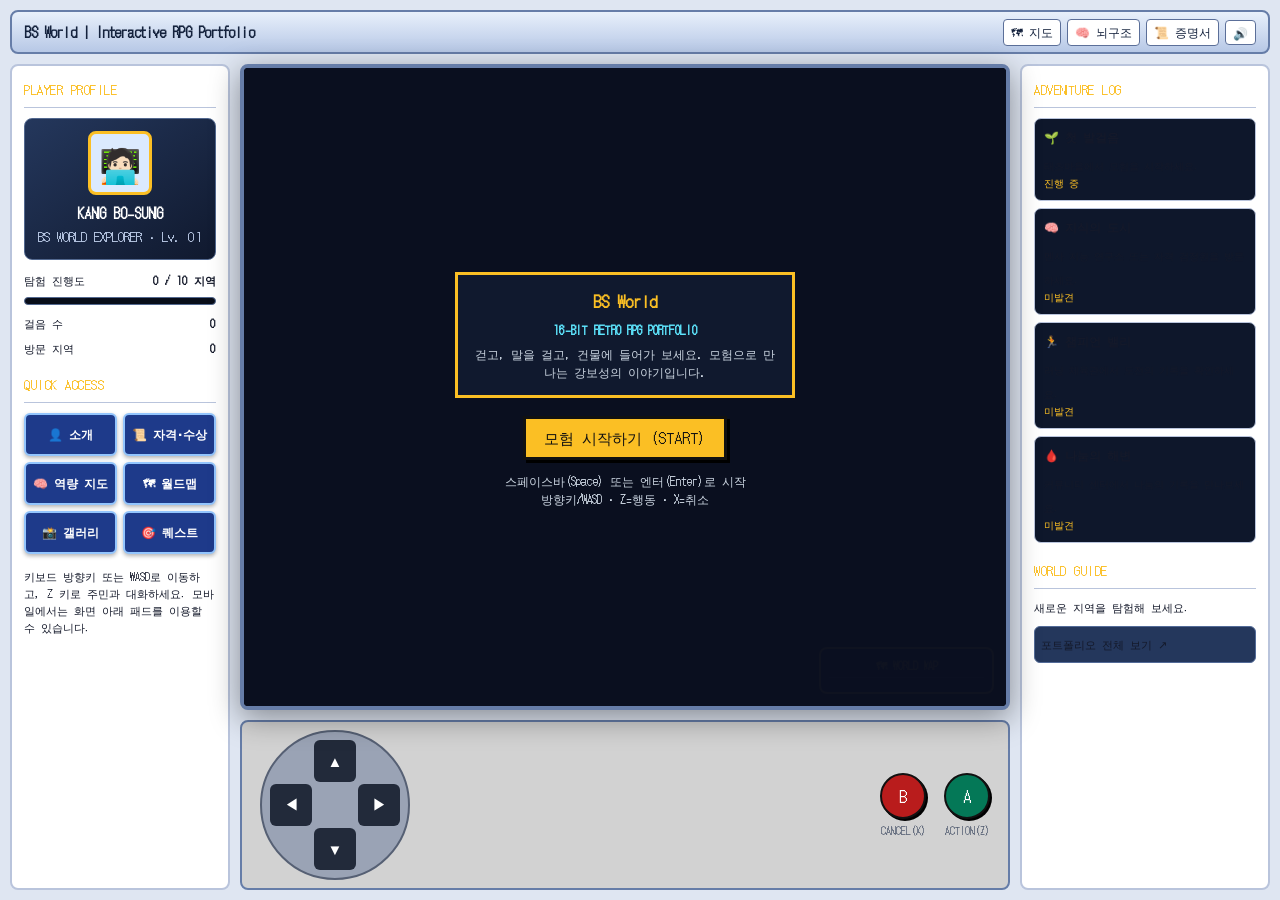
==== commit bd7032a3: "Enhance minimap styles and node themes Updated minimap styles and improved node theming." ====
--- a/index.html
+++ b/index.html
@@ -18,17 +18,18 @@
     #scr{grid-column:2;grid-row:2;width:100%;height:100%;min-height:0;position:relative;background:#000;border:4px solid #667da8;border-radius:8px;box-shadow:0 8px 30px #0006;overflow:hidden}
     #c{width:100%;height:100%;image-rendering:pixelated;display:block;object-fit:fill}
     #fade{position:absolute;inset:0;background:#000;opacity:0;transition:opacity .35s;pointer-events:none}
-    #bn{position:absolute;top:8px;left:50%;transform:translateX(-50%);background:#fbbf24;color:#111;border:3px solid #111;padding:3px 12px;font-size:14px;opacity:0;transition:opacity .4s;pointer-events:none;white-space:nowrap}
-    #pop{position:absolute;right:6px;top:6px;width:44%;background:#0f172acc;border:3px solid #fbbf24;padding:6px;opacity:0;transition:opacity .4s;pointer-events:none;font-size:10px;color:#fff}
+    #bn{position:absolute;top:8px;left:50%;transform:translateX(-50%);background:#fbbf24;color:#111;border:3px solid #111;padding:3px 12px;font-size:14px;opacity:0;transition:opacity .4s;pointer-events:none;white-space:nowrap;z-index:5}
     #dl{position:absolute;left:2%;right:2%;bottom:2%;max-width:780px;margin:auto;background:#10192e;border:3px solid #fbbf24;border-radius:6px;color:#fff;padding:8px 10px;font-size:14px;line-height:1.5;min-height:74px;display:none;cursor:pointer;z-index:6}
     #dn{position:absolute;top:-14px;left:10px;background:#fbbf24;color:#111;padding:0 8px;font-size:12px}
     .ch{padding:2px 4px}.ch.on{color:#fbbf24}
+    
     #st{position:absolute;inset:0;background:#0b1020fa;display:flex;align-items:center;justify-content:center;flex-direction:column;gap:12px;text-align:center;padding:14px;z-index:10}
     #st .cd{border:3px solid #fbbf24;background:#10192e;color:#fff;padding:14px;max-width:340px}
     #st h1{font-size:16px;color:#fbbf24;line-height:1.6}
     #st h2{font-size:12px;color:#5ee7ff;margin:6px 0}
     #st p{font-size:12px;line-height:1.5;color:#cbd5e1}
     .go{font:inherit;font-size:15px;background:#fbbf24;color:#111;border:3px solid #111;padding:8px 18px;cursor:pointer;box-shadow:3px 3px 0 #000}
+
     #ctl{grid-column:2;grid-row:3;flex:none;min-height:104px;background:#d2d2d2;display:flex;align-items:center;justify-content:space-between;padding:8px 18px;touch-action:none;border:2px solid #667da8;border-radius:8px}
     .dp{display:grid;grid-template:repeat(3,42px)/repeat(3,42px);gap:2px;background:#9aa3b5;border-radius:50%;padding:8px;border:2px solid #566074}
     .dp button{background:#222a3a;color:#fff;border:0;border-radius:6px;font-size:15px;touch-action:none}
@@ -64,14 +65,6 @@
     .gl{display:flex;gap:10px;flex-wrap:wrap;justify-content:center}.gl figure{text-align:center;font-size:12px}.gl canvas{image-rendering:pixelated;border:3px solid #fbbf24;width:120px;height:126px}
     .cd{border:1px solid var(--bd);padding:6px 8px;margin:6px 0;font-size:13px;line-height:1.5}.cd small{display:block;opacity:.75}
     .bl{filter:blur(4.5px);display:inline-block}.mk{font-size:11px;opacity:.8}
-    .wg{display:grid;grid-template-areas:". cert ." ". route1 ." "coast town sports";grid-template-columns:repeat(3,1fr);gap:4px}
-    .wc{border:2px solid #7c8db5;background:#1e2a47;color:#fff;font-size:10px;text-align:center;padding:6px 2px;position:relative;line-height:1.3}
-    .wc.me{border-color:#fbbf24;animation:bk 1s steps(2) infinite}
-    @keyframes bk{50%{background:#7a5c00}}
-    .bsv{width:100%;max-height:250px;background:#fff8fa;border-radius:8px;border:2px dashed #f472b6}
-    .bsv circle{cursor:pointer;stroke:#db2777;stroke-width:2;transition:transform .2s}
-    .bsv circle:hover{fill:#fef08a}
-    .bsv text{font-size:10px;fill:#1f2937;font-weight:bold;pointer-events:none;text-anchor:middle}
     .portfolio-list{display:grid;grid-template-columns:repeat(2,minmax(0,1fr));gap:8px}
     .portfolio-item{border:1px solid var(--bd);background:#0e172b;border-radius:7px;padding:10px;text-align:left;color:var(--tx);font:inherit;cursor:pointer}
     .portfolio-item b{display:block;color:var(--ac);font-size:12px;margin-bottom:4px}
@@ -79,72 +72,73 @@
     #toast{position:fixed;z-index:20;left:50%;bottom:18px;transform:translateX(-50%);background:#10192e;color:#fff;border:2px solid #fbbf24;padding:9px 14px;border-radius:7px;font-size:12px;opacity:0;pointer-events:none;transition:opacity .2s}
     #toast.show{opacity:1}
     
-    /* 실제 지도 모양을 살린 미니맵 오버레이 스타일 */
-#minimap-overlay {
-  position: absolute;
-  right: 12px;
-  bottom: 12px;
-  background: rgba(11, 16, 32, 0.92);
-  border: 2px solid #fbbf24;
-  border-radius: 8px;
-  padding: 10px;
-  z-index: 4;
-  width: 190px;
-  box-shadow: 0 4px 15px rgba(0,0,0,0.6);
-  pointer-events: auto;
-}
-.minimap-title {
-  font-size: 11px;
-  color: #fbbf24;
-  text-align: center;
-  margin-bottom: 8px;
-  font-weight: bold;
-  border-bottom: 1px solid #2c3a5e;
-  padding-bottom: 4px;
-}
-/* 실제 월드 구조(십자가/T자 형태의 땅 모양)를 본뜬 미니맵 그리드 */
-.minimap-grid {
-  display: grid;
-  grid-template-areas:
-    ". cert ."
-    "road-l route1 road-r"
-    "coast town sports";
-  grid-template-columns: 1fr 1.2fr 1fr;
-  gap: 3px;
-}
-.minimap-node {
-  background: #1e2a47;
-  border: 2px solid #52688f;
-  color: #cbd5e1;
-  font-size: 9px;
-  text-align: center;
-  padding: 6px 2px;
-  border-radius: 6px;
-  cursor: pointer;
-  transition: all 0.2s;
-  font-family: inherit;
-  display: flex;
-  flex-direction: column;
-  align-items: center;
-  justify-content: center;
-}
-.minimap-node:hover {
-  background: #2563eb;
-  border-color: #fbbf24;
-  color: #fff;
-}
-.minimap-node.me {
-  border: 2px solid #fbbf24;
-  background: #854d0e;
-  color: #fef08a;
-  font-weight: bold;
-}
-/* 길(도로) 연결부 표현 */
-.minimap-road {
-  background: #e0c279;
-  border-radius: 2px;
-  min-height: 12px;
-}
+    /* [개선된 미니맵] 각 지역 스크린샷 테마 배경 및 직관적 배치 */
+    #minimap-overlay {
+      position: absolute;
+      right: 12px;
+      bottom: 12px;
+      background: rgba(11, 16, 32, 0.95);
+      border: 2px solid #fbbf24;
+      border-radius: 8px;
+      padding: 8px;
+      z-index: 4;
+      width: 175px;
+      box-shadow: 0 4px 15px rgba(0,0,0,0.6);
+      pointer-events: auto;
+    }
+    .minimap-title {
+      font-size: 11px;
+      color: #fbbf24;
+      text-align: center;
+      margin-bottom: 6px;
+      font-weight: bold;
+      border-bottom: 1px solid #2c3a5e;
+      padding-bottom: 4px;
+    }
+    .minimap-grid {
+      display: grid;
+      grid-template-areas:
+        ". cert ."
+        ". route1 ."
+        "coast town sports";
+      grid-template-columns: repeat(3, 1fr);
+      gap: 4px;
+    }
+    .minimap-node {
+      border: 1.5px solid #52688f;
+      color: #fff;
+      font-size: 9px;
+      text-align: center;
+      padding: 10px 2px;
+      border-radius: 5px;
+      cursor: pointer;
+      transition: all 0.2s;
+      font-family: inherit;
+      position: relative;
+      overflow: hidden;
+      display: flex;
+      flex-direction: column;
+      align-items: center;
+      justify-content: center;
+      text-shadow: 0 1px 2px #000, 0 0 3px #000;
+      font-weight: bold;
+    }
+    /* 각 지역별 스크린샷 테마 배경 연출 (연하게 베이스 깔기) */
+    .minimap-node.cert { background: linear-gradient(rgba(30,58,138,0.7), rgba(30,58,138,0.7)), repeating-linear-gradient(45deg, #3b82f6 0, #3b82f6 4px, #1e3a8a 4px, #1e3a8a 8px); }
+    .minimap-node.route1 { background: linear-gradient(rgba(45,55,72,0.7), rgba(45,55,72,0.7)), linear-gradient(90deg, transparent 40%, #e0c279 40%, #e0c279 60%, transparent 60%); }
+    .minimap-node.coast { background: linear-gradient(rgba(2,132,199,0.7), rgba(2,132,199,0.7)), repeating-linear-gradient(0deg, #38bdf8 0, #38bdf8 2px, #0284c7 2px, #0284c7 6px); }
+    .minimap-node.town { background: linear-gradient(rgba(22,101,52,0.7), rgba(22,101,52,0.7)), repeating-linear-gradient(45deg, #22c55e 0, #22c55e 3px, #15803d 3px, #15803d 6px); }
+    .minimap-node.sports { background: linear-gradient(rgba(180,83,9,0.7), rgba(180,83,9,0.7)), repeating-linear-gradient(0deg, #c8693f 0, #c8693f 4px, #9a3412 4px, #9a3412 8px); }
+
+    .minimap-node:hover {
+      border-color: #fbbf24;
+      transform: scale(1.03);
+    }
+    .minimap-node.me {
+      border: 2.5px solid #fbbf24;
+      box-shadow: 0 0 8px #fbbf24;
+      color: #fef08a;
+    }
 
     @media(max-width:900px){
      #app{grid-template-columns:170px minmax(0,1fr);grid-template-rows:auto minmax(260px,1fr) auto;gap:7px;padding:7px}
@@ -202,7 +196,6 @@
   <canvas id="c"></canvas>
   <div id="fade"></div>
   <div id="bn"></div>
-  <div id="pop"></div>
   
   <!-- 우측 하단 고정 미니맵 오버레이 -->
   <div id="minimap-overlay">
@@ -447,7 +440,6 @@
     $('#fade').style.opacity=0;
     setTimeout(()=>{
       busy=false;banner(map.n);
-      if(map.o&&(!from||M[from].o))popMap();
     },300);
   },380);
 }
@@ -455,20 +447,18 @@
 function banner(t){const b=$('#bn');b.textContent=t;b.style.opacity=1;setTimeout(()=>b.style.opacity=0,1700)}
 function zone(){return map.o?cur:map.par}
 
-/* 실제 땅 모양(위치 관계)을 시각화한 미니맵 구조 */
+/* [개선된 미니맵] 각 지역 스크린샷 테마 배경 및 직관적 배치 */
 function wmHTML(){
   const z = zone();
-  const node = (areaName, label, targetMapId) => `
-    <button class="minimap-node${z === targetMapId ? ' me' : ''}" style="grid-area:${areaName}" onclick="warp('${targetMapId}', 7, 8, 1)">
+  const node = (k, label, targetMapId) => `
+    <button class="minimap-node ${k}${z === targetMapId ? ' me' : ''}" onclick="warp('${targetMapId}', 7, 8, 1)">
       <span>${label}</span>
-      ${z === targetMapId ? '<span style="color:#fef08a; font-size:8px; margin-top:2px;">📍 현재</span>' : ''}
+      ${z === targetMapId ? '<span style="font-size:7px; margin-top:2px; color:#fef08a;">📍현재</span>' : ''}
     </button>`;
   
   return `<div class="minimap-grid">
     ${node('cert', '학술시티', 'cert')}
-    <div class="minimap-road" style="grid-area:road-l"></div>
     ${node('route1', '1번도로', 'route1')}
-    <div class="minimap-road" style="grid-area:road-r"></div>
     ${node('coast', '제주해변', 'coast')}
     ${node('town', '태초마을', 'town')}
     ${node('sports', '마라톤밸리', 'sports')}
@@ -482,13 +472,10 @@
   }
 }
 
-/* 기존 불필요해진 팝업 지도 함수는 미니맵 오버레이로 대체 */
 function showMap(){
   if(busy)return;
   toast('우측 하단 미니맵에서 지역을 클릭해 이동하세요!');
 }
-
-function popMap(){const p=$('#pop');p.innerHTML=wmHTML();p.style.opacity=1;setTimeout(()=>p.style.opacity=0,2300)}
 
 function say(n,l,ch){dlg={n,l:l.slice(),i:0,ch,s:'t',sel:0,keys:ch?Object.keys(ch).concat('그만 듣기'):0};$('#dl').style.display='block';$('#dn').textContent=n;typ(l[0])}
 function typ(s){clearInterval(tw);let k=0;$('#dt').textContent='';tw=setInterval(()=>{k++;$('#dt').textContent=s.slice(0,k);if(k%3==0)sfx('t');if(k>=s.length){clearInterval(tw);tw=null}},26)}
@@ -514,7 +501,6 @@
 
 function openM(h){$('#mc').innerHTML=h;$('#md').hidden=false;modal=true}
 function closeM(){$('#md').hidden=true;modal=false}
-function showMap(){if(busy)return;openM('<h3>🗺 월드 맵</h3>'+wmHTML())}
 
 const V=[{n:'단정한 댄디컷',bg:'#cfd8e8',c:'#ece4d0',p:'#f2c9a0'},{n:'헤드폰 룩',bg:'#2b3552',c:'#7a8599',p:'#e04f4f'},{n:'포근한 룩',bg:'#f5e1c8',c:'#c98f6b',p:'#f2c9a0'}];
 function showGallery(){openM('<h3>📸 AI 도트 초상화 갤러리</h3><div class="gl">'+V.map((v,i)=>`<figure><canvas id="pc${i}" width="132" height="140"></canvas><figcaption>${v.n}</figcaption></figure>`).join('')+'</div>');V.forEach((v,i)=>{const c=$('#pc'+i).getContext('2d');c.fillStyle=v.bg;c.fillRect(0,0,132,140);spr(c,0,8,11,{...v,l:false})})}
@@ -603,7 +589,6 @@
 function press(d){if(dlg&&dlg.s=='m'){dlg.sel=(dlg.sel+(d==1?-1:d==0?1:0)+dlg.keys.length)%dlg.keys.length;menu()}else held=d}
 const KM={ArrowDown:0,s:0,ArrowUp:1,w:1,ArrowLeft:2,a:2,ArrowRight:3,d:3};
 
-/* 첫 화면에서 스페이스바/엔터 키 입력 시 게임 시작 연동 */
 addEventListener('keydown',e=>{
   const st = $('#st');
   const isStarted = st && st.style.display === 'none';
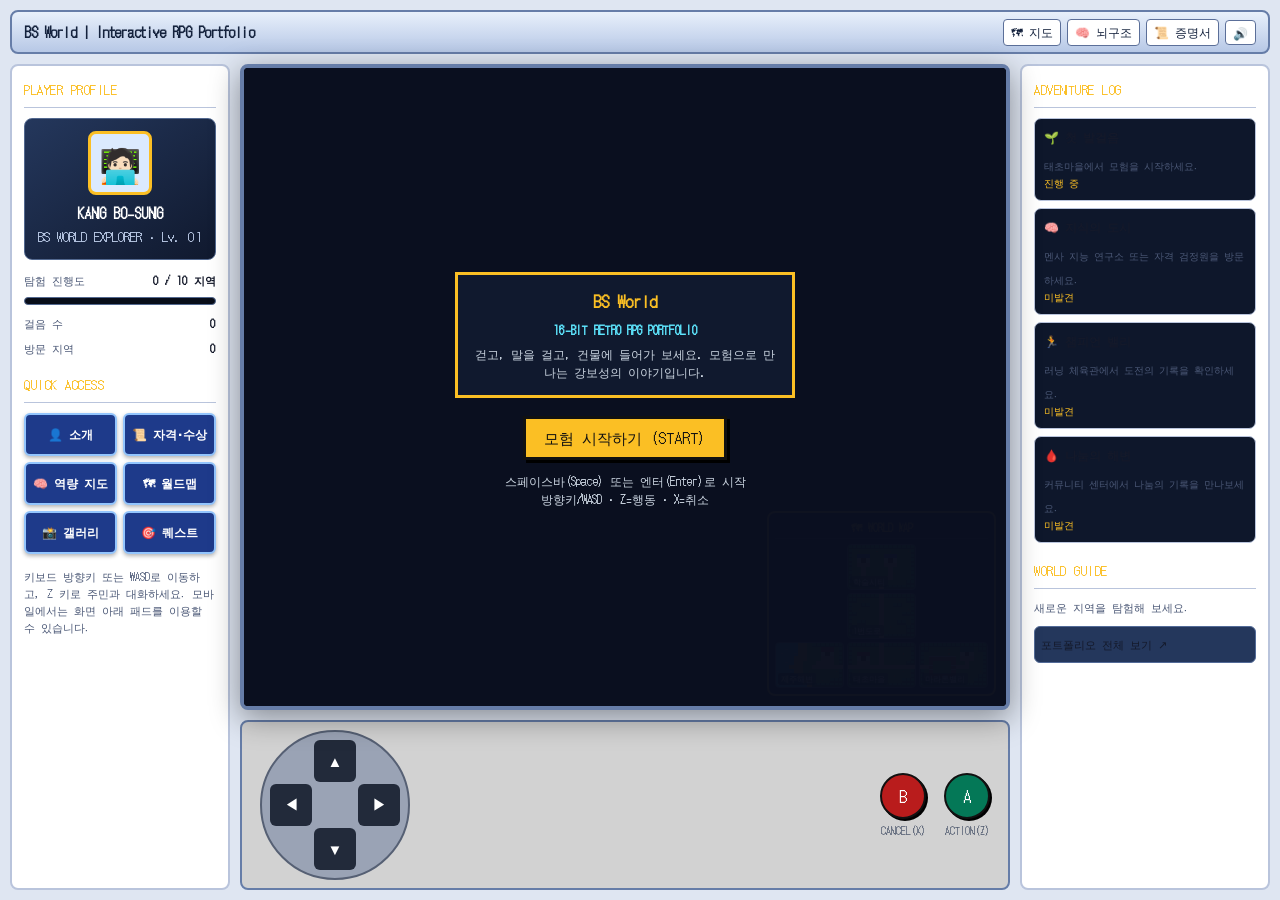
==== commit 46a67d83: "Enhance minimap styling and functionality" ====
--- a/index.html
+++ b/index.html
@@ -7,8 +7,8 @@
   <link href="https://fonts.googleapis.com/css2?family=DotGothic16&display=swap" rel="stylesheet">
   <style>
     *{box-sizing:border-box;margin:0}
-    :root{--bg:#0b1020;--pn:#131c33;--tx:#e8ecf4;--ac:#fbbf24;--bd:#2c3a5e;box-sizing:border-box;padding-top:env(safe-area-inset-top,0px);padding-bottom:env(safe-area-inset-bottom,0px);color-scheme:dark}
-    @media(prefers-color-scheme:light){:root{--bg:#dfe6f2;--pn:#fff;--tx:#14192a;--bd:#b9c4dc;color-scheme:light}}
+    :root{--bg:#0b1020;--pn:#131c33;--tx:#e8ecf4;--ac:#fbbf24;--bd:#2c3a5e;--muted:#9fb0d0;box-sizing:border-box;padding-top:env(safe-area-inset-top,0px);padding-bottom:env(safe-area-inset-bottom,0px);color-scheme:dark}
+    @media(prefers-color-scheme:light){:root{--bg:#dfe6f2;--pn:#fff;--tx:#14192a;--bd:#b9c4dc;--muted:#4b5876;color-scheme:light}}
     html{height:100%;scroll-padding-top:env(safe-area-inset-top,0px)}
     body{height:100%;background:var(--bg);color:var(--tx);font-family:'DotGothic16','Malgun Gothic',system-ui,sans-serif;display:flex;justify-content:center;user-select:none;-webkit-user-select:none;overflow:hidden}
     #app{max-width:1440px;width:100%;height:100dvh;display:grid;grid-template-columns:220px minmax(0,1fr) 250px;grid-template-rows:auto minmax(0,1fr) auto;gap:10px;padding:10px;position:relative;overflow:hidden}
@@ -72,73 +72,41 @@
     #toast{position:fixed;z-index:20;left:50%;bottom:18px;transform:translateX(-50%);background:#10192e;color:#fff;border:2px solid #fbbf24;padding:9px 14px;border-radius:7px;font-size:12px;opacity:0;pointer-events:none;transition:opacity .2s}
     #toast.show{opacity:1}
     
-    /* [개선된 미니맵] 각 지역 스크린샷 테마 배경 및 직관적 배치 */
-    #minimap-overlay {
-      position: absolute;
-      right: 12px;
-      bottom: 12px;
-      background: rgba(11, 16, 32, 0.95);
-      border: 2px solid #fbbf24;
-      border-radius: 8px;
-      padding: 8px;
-      z-index: 4;
-      width: 175px;
-      box-shadow: 0 4px 15px rgba(0,0,0,0.6);
-      pointer-events: auto;
-    }
-    .minimap-title {
-      font-size: 11px;
-      color: #fbbf24;
-      text-align: center;
-      margin-bottom: 6px;
-      font-weight: bold;
-      border-bottom: 1px solid #2c3a5e;
-      padding-bottom: 4px;
-    }
-    .minimap-grid {
-      display: grid;
-      grid-template-areas:
-        ". cert ."
-        ". route1 ."
-        "coast town sports";
-      grid-template-columns: repeat(3, 1fr);
-      gap: 4px;
-    }
-    .minimap-node {
-      border: 1.5px solid #52688f;
-      color: #fff;
-      font-size: 9px;
-      text-align: center;
-      padding: 10px 2px;
-      border-radius: 5px;
-      cursor: pointer;
-      transition: all 0.2s;
-      font-family: inherit;
-      position: relative;
-      overflow: hidden;
-      display: flex;
-      flex-direction: column;
-      align-items: center;
-      justify-content: center;
-      text-shadow: 0 1px 2px #000, 0 0 3px #000;
-      font-weight: bold;
-    }
-    /* 각 지역별 스크린샷 테마 배경 연출 (연하게 베이스 깔기) */
-    .minimap-node.cert { background: linear-gradient(rgba(30,58,138,0.7), rgba(30,58,138,0.7)), repeating-linear-gradient(45deg, #3b82f6 0, #3b82f6 4px, #1e3a8a 4px, #1e3a8a 8px); }
-    .minimap-node.route1 { background: linear-gradient(rgba(45,55,72,0.7), rgba(45,55,72,0.7)), linear-gradient(90deg, transparent 40%, #e0c279 40%, #e0c279 60%, transparent 60%); }
-    .minimap-node.coast { background: linear-gradient(rgba(2,132,199,0.7), rgba(2,132,199,0.7)), repeating-linear-gradient(0deg, #38bdf8 0, #38bdf8 2px, #0284c7 2px, #0284c7 6px); }
-    .minimap-node.town { background: linear-gradient(rgba(22,101,52,0.7), rgba(22,101,52,0.7)), repeating-linear-gradient(45deg, #22c55e 0, #22c55e 3px, #15803d 3px, #15803d 6px); }
-    .minimap-node.sports { background: linear-gradient(rgba(180,83,9,0.7), rgba(180,83,9,0.7)), repeating-linear-gradient(0deg, #c8693f 0, #c8693f 4px, #9a3412 4px, #9a3412 8px); }
-
-    .minimap-node:hover {
-      border-color: #fbbf24;
-      transform: scale(1.03);
-    }
-    .minimap-node.me {
-      border: 2.5px solid #fbbf24;
-      box-shadow: 0 0 8px #fbbf24;
-      color: #fef08a;
-    }
+    /* [월드맵] 각 지역의 실제 땅 모양(타일맵)을 사각형 안에 투영 */
+    #minimap-overlay{
+      position:absolute;right:10px;bottom:10px;z-index:4;
+      width:clamp(150px,30%,250px);
+      background:rgba(11,16,32,.92);border:2px solid #fbbf24;border-radius:8px;padding:6px;
+      box-shadow:0 4px 15px rgba(0,0,0,.6);pointer-events:auto;
+    }
+    .minimap-title{font-size:11px;color:#fbbf24;text-align:center;margin-bottom:5px;font-weight:bold;border-bottom:1px solid #2c3a5e;padding-bottom:3px}
+    .minimap-grid{
+      display:grid;
+      grid-template-areas:". cert ." ". route1 ." "coast town sports";
+      grid-template-columns:repeat(3,1fr);gap:3px;
+    }
+    .minimap-node{
+      position:relative;display:block;padding:0;margin:0;
+      aspect-ratio:3/2;width:100%;min-width:0;
+      border:1.5px solid #52688f;border-radius:4px;overflow:hidden;cursor:pointer;
+      background-color:#1b2540;background-size:100% 100%;background-repeat:no-repeat;
+      image-rendering:pixelated;font-family:inherit;transition:transform .15s,border-color .15s;
+    }
+    .minimap-node.cert{grid-area:cert}.minimap-node.route1{grid-area:route1}
+    .minimap-node.coast{grid-area:coast}.minimap-node.town{grid-area:town}.minimap-node.sports{grid-area:sports}
+    .minimap-node .lb{
+      position:absolute;left:2px;bottom:2px;max-width:calc(100% - 4px);
+      font-size:8px;line-height:1.2;color:#fff;font-weight:bold;white-space:nowrap;overflow:hidden;text-overflow:ellipsis;
+      background:rgba(0,0,0,.6);padding:1px 3px;border-radius:2px;pointer-events:none;
+    }
+    .minimap-node:hover{border-color:#fbbf24;transform:scale(1.04);z-index:2}
+    .minimap-node.me{border:2px solid #fbbf24;box-shadow:0 0 8px #fbbf24}
+    #mm-dot{
+      position:absolute;width:7px;height:7px;margin:-3.5px 0 0 -3.5px;border-radius:50%;
+      background:#ef4444;border:1.5px solid #fff;box-shadow:0 0 4px #000;pointer-events:none;
+      animation:mmblink .8s steps(2) infinite;z-index:3;
+    }
+    @keyframes mmblink{50%{opacity:.25}}
 
     @media(max-width:900px){
      #app{grid-template-columns:170px minmax(0,1fr);grid-template-rows:auto minmax(260px,1fr) auto;gap:7px;padding:7px}
@@ -159,6 +127,8 @@
      #scr{width:100%;height:auto;aspect-ratio:3/2;flex:none;min-height:0}
      #ctl{flex:1;min-height:120px;padding:8px 12px}
      #dl{font-size:12px;min-height:64px}
+     #minimap-overlay{width:128px;right:6px;bottom:6px;padding:4px}
+     .minimap-node .lb{font-size:7px}
      .portfolio-list{grid-template-columns:1fr}
     }
     @media(prefers-reduced-motion:reduce){*{animation:none!important;transition:none!important}#toast{transition:none}}
@@ -200,7 +170,7 @@
   <!-- 우측 하단 고정 미니맵 오버레이 -->
   <div id="minimap-overlay">
     <div class="minimap-title">🗺 WORLD MAP</div>
-    <div id="minimap-container"></div>
+    <div id="minimap-container" class="minimap-grid"></div>
   </div>
 
   <div id="dl"><div id="dn"></div><div id="dt"></div></div>
@@ -257,7 +227,7 @@
   'T.===..=.....TT',
   '===============',
   'T.F.........F.T',
-  'T.........F....T',
+  'T.........F...T',
   'TT.F........TTT',
   'TTTTTTTTTTTTTTT'
 ],d:{'3,3':['house',7,8]},e:{u:['route1',7,9],l:['coast',14,5],r:['sports',0,5]},p:[
@@ -445,31 +415,59 @@
 }
 
 function banner(t){const b=$('#bn');b.textContent=t;b.style.opacity=1;setTimeout(()=>b.style.opacity=0,1700)}
-function zone(){return map.o?cur:map.par}
-
-/* [개선된 미니맵] 각 지역 스크린샷 테마 배경 및 직관적 배치 */
-function wmHTML(){
-  const z = zone();
-  const node = (k, label, targetMapId) => `
-    <button class="minimap-node ${k}${z === targetMapId ? ' me' : ''}" onclick="warp('${targetMapId}', 7, 8, 1)">
-      <span>${label}</span>
-      ${z === targetMapId ? '<span style="font-size:7px; margin-top:2px; color:#fef08a;">📍현재</span>' : ''}
-    </button>`;
-  
-  return `<div class="minimap-grid">
-    ${node('cert', '학술시티', 'cert')}
-    ${node('route1', '1번도로', 'route1')}
-    ${node('coast', '제주해변', 'coast')}
-    ${node('town', '태초마을', 'town')}
-    ${node('sports', '마라톤밸리', 'sports')}
-  </div>`;
-}
-
-function updateMiniMapOverlay() {
-  const container = $('#minimap-container');
-  if (container) {
-    container.innerHTML = wmHTML();
+function zone(){return !map?null:(map.o?cur:map.par)}
+
+/* [월드맵] 각 지역의 실제 타일맵을 작은 캔버스로 그려 사각형 안에 투영 */
+const MM_COL={T:'#1e7a31','.':'#6cc04a',F:'#6cc04a','=':'#f3db98','~':'#38bdf8',s:'#fde047',
+  R:'#d64541',Q:'#3b6fd6',G:'#2f9e5f',Y:'#7e57c2',H:'#fef3c7',D:'#78350f',t:'#c8693f'};
+const MM_NODES=[['cert','학술시티'],['route1','1번도로'],['coast','제주해변'],['town','태초마을'],['sports','마라톤밸리']];
+const mmEls={};let mmDot=null,mmLast=null;
+
+function mmShape(id){
+  const P=8,c=document.createElement('canvas');c.width=W*P;c.height=H*P;
+  const x=c.getContext('2d');
+  M[id].m.forEach((row,j)=>{for(let i=0;i<W;i++){
+    const k=row[i]||'T';
+    x.fillStyle=MM_COL[k]||'#6cc04a';x.fillRect(i*P,j*P,P,P);
+    if(k==='T'){x.fillStyle='#2eb84d';x.fillRect(i*P+1,j*P,P-2,P-3)}        // 나무 윗면
+    else if(k==='F'){x.fillStyle='#f59e0b';x.fillRect(i*P+3,j*P+3,2,2)}      // 꽃
+    else if(k==='~'&&(i+j)%3===0){x.fillStyle='#ffffff90';x.fillRect(i*P+1,j*P+3,4,1)} // 물결
+    else if(k==='t'){x.fillStyle='#e5d5c0';x.fillRect(i*P,j*P,P,1)}          // 트랙 라인
+  }});
+  return c.toDataURL();
+}
+
+function buildMiniMap(){
+  const box=$('#minimap-container');if(!box)return;
+  box.innerHTML='';
+  MM_NODES.forEach(([id,label])=>{
+    const b=document.createElement('button');
+    b.type='button';b.className='minimap-node '+id;b.title=label;
+    b.style.backgroundImage='url('+mmShape(id)+')';
+    b.innerHTML='<span class="lb">'+label+'</span>';
+    b.addEventListener('click',()=>{if(busy||modal)return;warp(id,7,8,1)});
+    box.appendChild(b);mmEls[id]=b;
+  });
+  mmDot=document.createElement('i');mmDot.id='mm-dot';
+}
+
+/* 현재 지역 강조 (DOM을 다시 만들지 않고 클래스만 토글) */
+function updateMiniMapOverlay(){
+  const z=zone();if(z===mmLast)return;mmLast=z;
+  Object.keys(mmEls).forEach(k=>mmEls[k].classList.toggle('me',k===z));
+}
+
+/* 플레이어 위치를 땅 모양 위에 점으로 표시 (실내면 건물 입구 위치) */
+function updateMiniDot(){
+  if(!map||!mmDot)return;
+  const z=zone(),n=mmEls[z];if(!n)return;
+  let x=px,y=py;
+  if(!map.o){
+    const d=M[map.par].d||{},k=Object.keys(d).find(q=>d[q][0]===cur);
+    if(k){[x,y]=k.split(',').map(Number)}
   }
+  if(mmDot.parentNode!==n)n.appendChild(mmDot);
+  mmDot.style.left=((x+.5)/W*100)+'%';mmDot.style.top=((y+.5)/H*100)+'%';
 }
 
 function showMap(){
@@ -629,8 +627,7 @@
 }
 
 function loop(t){
-  updateHUD();
-  requestAnimationFrame(loop);
+  requestAnimationFrame(loop);   // 먼저 예약해서, 이후 오류가 나도 루프가 죽지 않게 함
   if(!map)return;
   if(!busy&&!dlg&&!modal&&!mv&&held!=null){
     dir=held;const[dx,dy]=DV[dir],nx=px+dx,ny=py+dy;
@@ -643,6 +640,7 @@
     const d=map.d&&map.d[px+','+py];if(d)warp(d[0],d[1],d[2],map.o?1:0);
   }
   draw(t);
+  updateMiniDot();
 }
 
 setInterval(()=>{
@@ -662,6 +660,8 @@
   toast('BS World에 오신 것을 환영합니다!');
 }
 
+buildMiniMap();
+updateHUD();
 requestAnimationFrame(loop);
 </script>
 </body>
